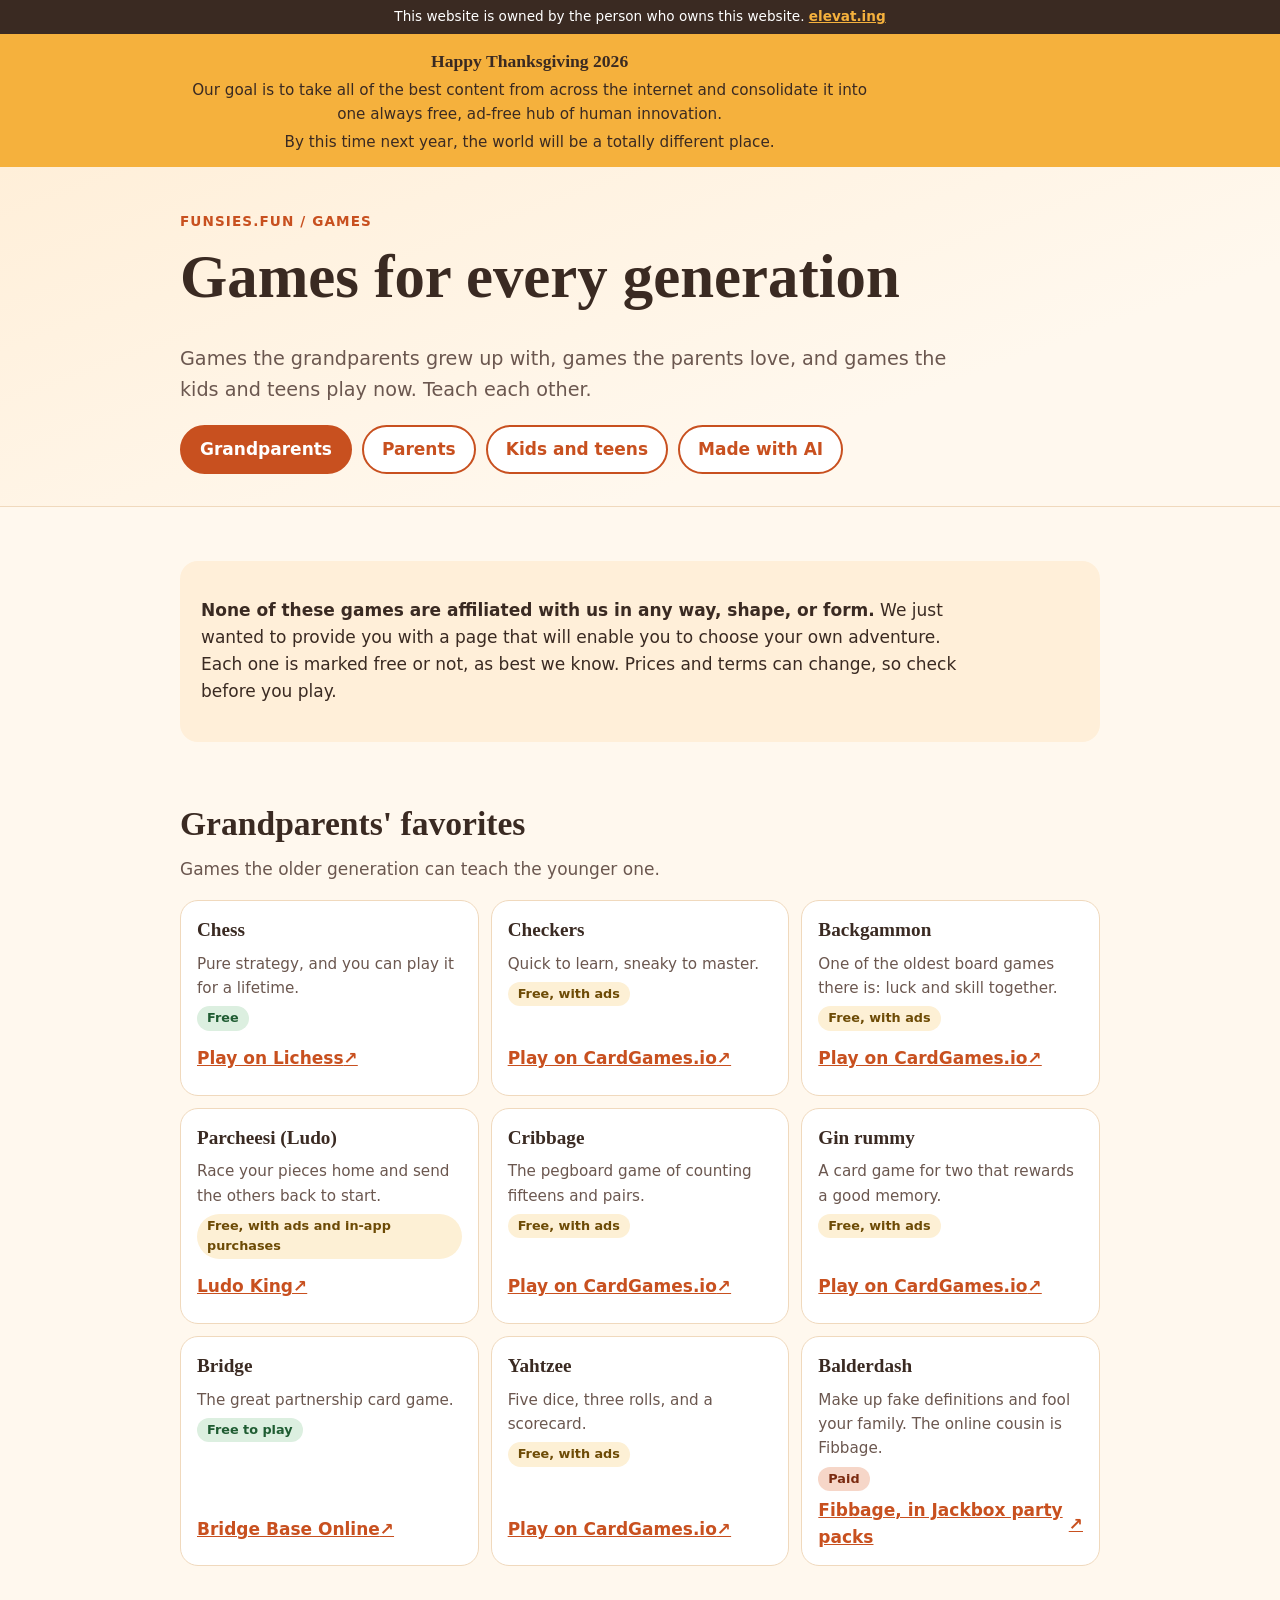
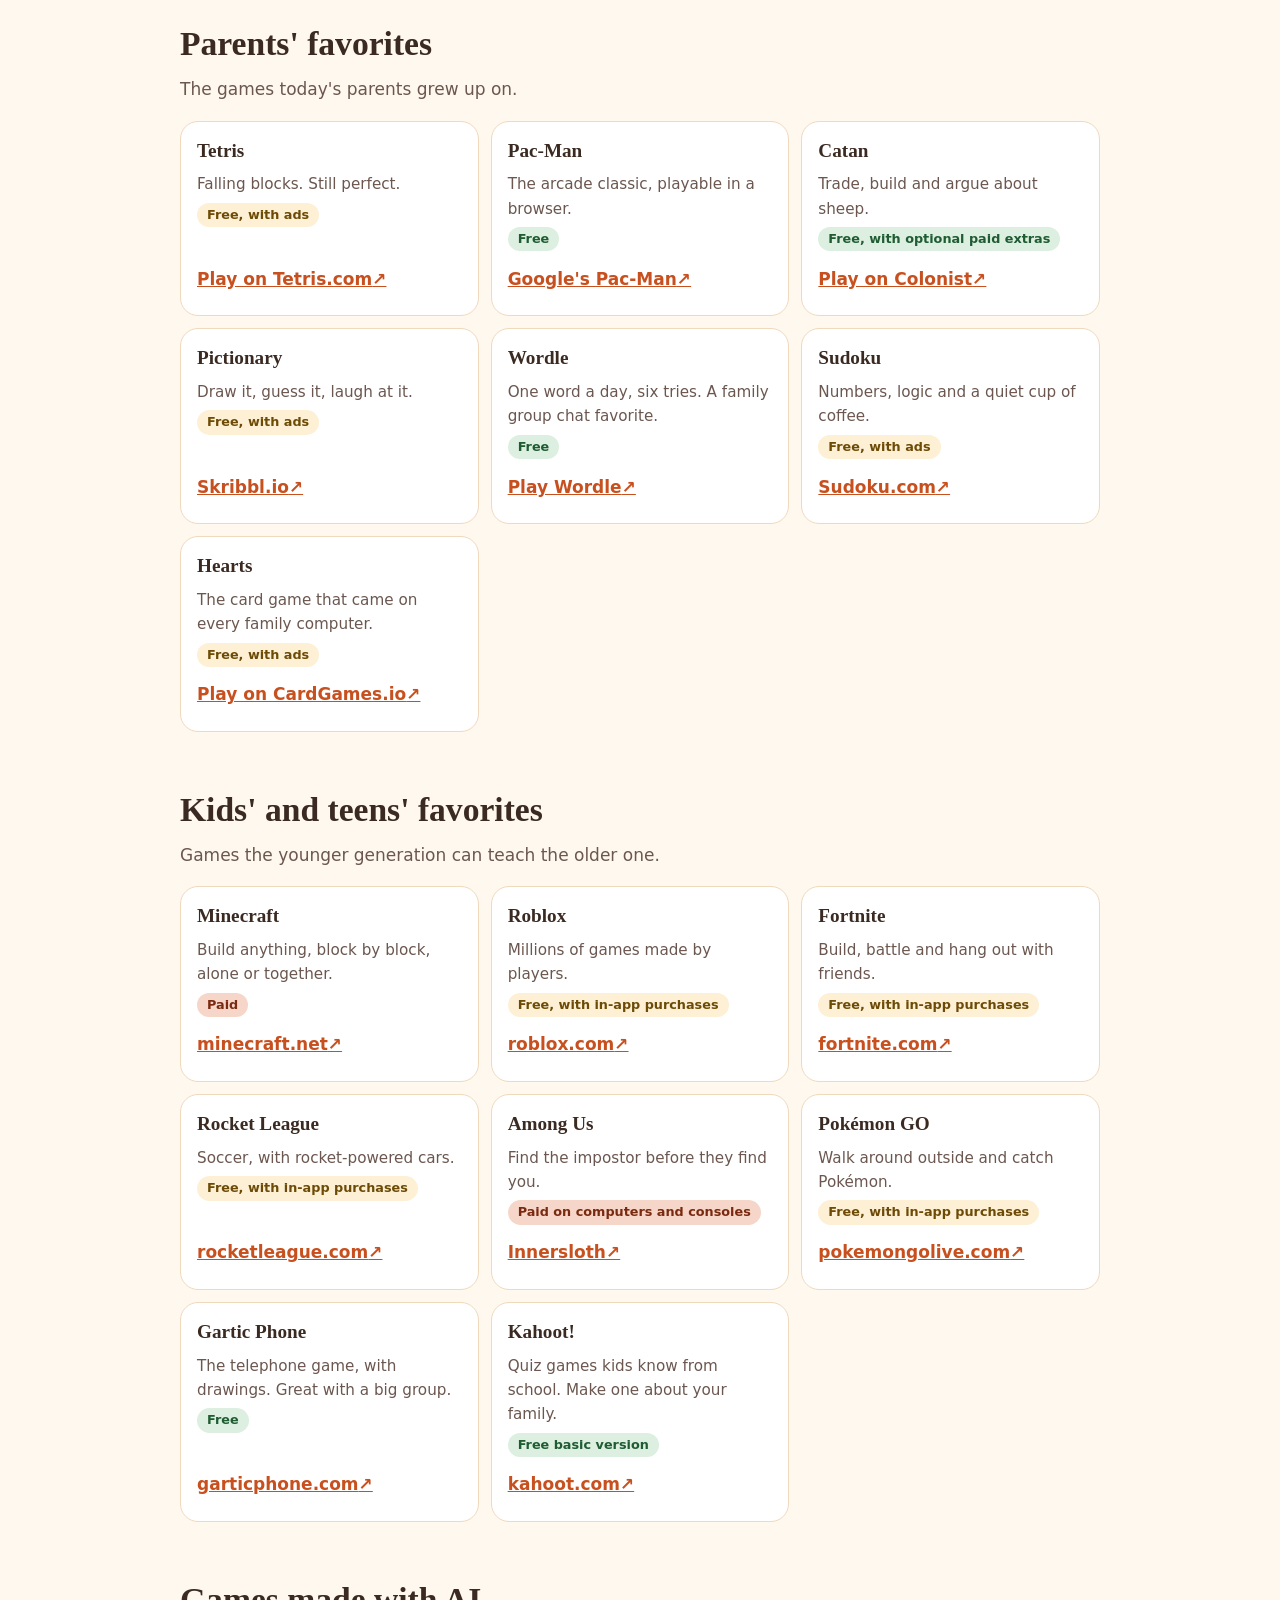
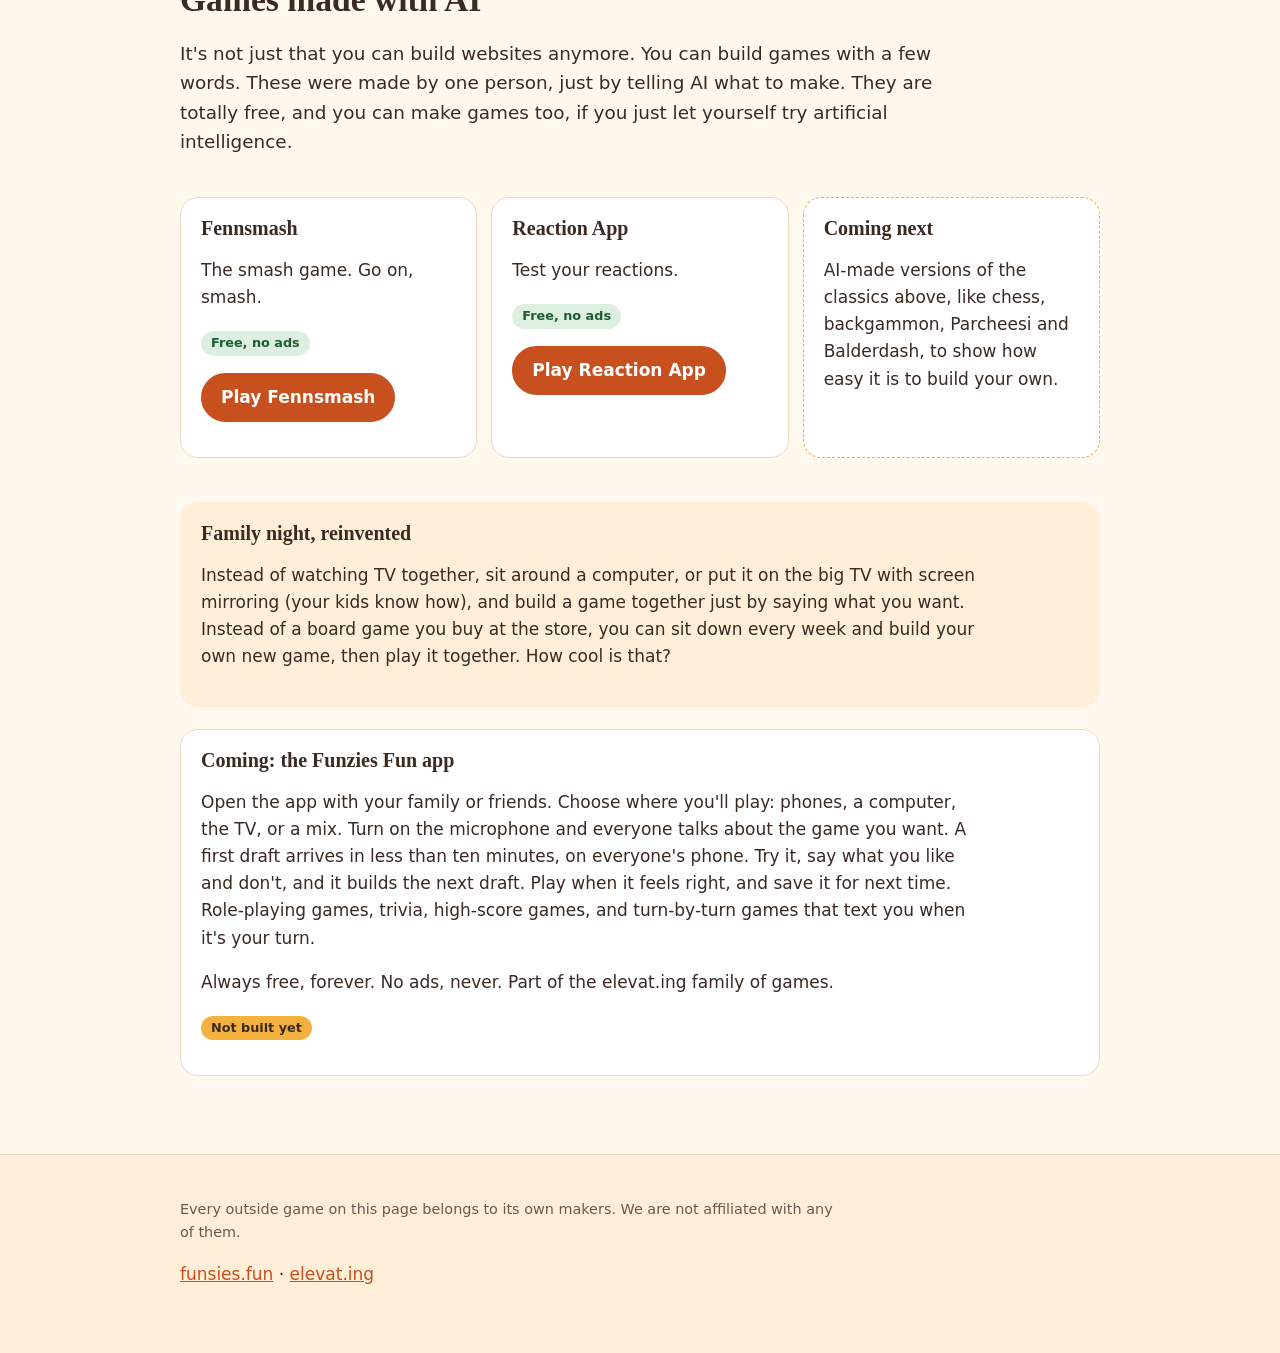
==== games/index.html @ fe85304c "Add games page: favorites by generation, free or not, made with AI, Thanksgiving 2026 Co-Authored-By" ====
<!DOCTYPE html>
<html lang="en">
<head>
<meta charset="utf-8">
<meta name="viewport" content="width=device-width, initial-scale=1">
<title>Family games: choose your own adventure | funsies.fun</title>
<meta name="description" content="Favorite games of grandparents, parents, and kids and teens, with links to play, marked free or not. Then games made with AI, and how your family can make its own.">
<link rel="icon" href="../favicon.svg" type="image/svg+xml">
<link rel="stylesheet" href="games.css">
</head>
<body>
<a class="skip" href="#main">Skip to content</a>
<div class="owner"><div class="wrap">This website is owned by the person who owns this website. <a href="https://elevat.ing">elevat.ing</a></div></div>
<div class="tg"><div class="wrap"><p><b>Happy Thanksgiving 2026</b></p><p>Our goal is to take all of the best content from across the internet and consolidate it into one always free, ad-free hub of human innovation.</p><p>By this time next year, the world will be a totally different place.</p></div></div>

<header class="hero">
  <div class="wrap">
    <p class="eyebrow"><a href="../">funsies.fun</a> / games</p>
    <h1>Games for every generation</h1>
    <p class="lead">Games the grandparents grew up with, games the parents love, and games the kids and teens play now. Teach each other.</p>
    <div class="actions"><a class="btn primary" href="#grand">Grandparents</a><a class="btn" href="#parents">Parents</a><a class="btn" href="#kids">Kids and teens</a><a class="btn" href="#ai">Made with AI</a></div>
  </div>
</header>

<main id="main">
<section class="wrap">
  <div class="card soft">
    <p><b>None of these games are affiliated with us in any way, shape, or form.</b> We just wanted to provide you with a page that will enable you to choose your own adventure. Each one is marked free or not, as best we know. Prices and terms can change, so check before you play.</p>
  </div>
</section>

<section class="wrap gen" id="grand" aria-labelledby="grand-h">
  <h2 id="grand-h">Grandparents' favorites</h2>
  <p class="sub">Games the older generation can teach the younger one.</p>
  <ul class="games">
    <li><b>Chess</b><p>Pure strategy, and you can play it for a lifetime.</p><span class="fee free">Free</span><a href="https://lichess.org" rel="noopener">Play on Lichess</a></li>
    <li><b>Checkers</b><p>Quick to learn, sneaky to master.</p><span class="fee ads">Free, with ads</span><a href="https://cardgames.io/checkers/" rel="noopener">Play on CardGames.io</a></li>
    <li><b>Backgammon</b><p>One of the oldest board games there is: luck and skill together.</p><span class="fee ads">Free, with ads</span><a href="https://cardgames.io/backgammon/" rel="noopener">Play on CardGames.io</a></li>
    <li><b>Parcheesi (Ludo)</b><p>Race your pieces home and send the others back to start.</p><span class="fee ads">Free, with ads and in-app purchases</span><a href="https://ludoking.com" rel="noopener">Ludo King</a></li>
    <li><b>Cribbage</b><p>The pegboard game of counting fifteens and pairs.</p><span class="fee ads">Free, with ads</span><a href="https://cardgames.io/cribbage/" rel="noopener">Play on CardGames.io</a></li>
    <li><b>Gin rummy</b><p>A card game for two that rewards a good memory.</p><span class="fee ads">Free, with ads</span><a href="https://cardgames.io/ginrummy/" rel="noopener">Play on CardGames.io</a></li>
    <li><b>Bridge</b><p>The great partnership card game.</p><span class="fee free">Free to play</span><a href="https://www.bridgebase.com" rel="noopener">Bridge Base Online</a></li>
    <li><b>Yahtzee</b><p>Five dice, three rolls, and a scorecard.</p><span class="fee ads">Free, with ads</span><a href="https://cardgames.io/yahtzee/" rel="noopener">Play on CardGames.io</a></li>
    <li><b>Balderdash</b><p>Make up fake definitions and fool your family. The online cousin is Fibbage.</p><span class="fee paid">Paid</span><a href="https://www.jackboxgames.com" rel="noopener">Fibbage, in Jackbox party packs</a></li>
  </ul>
</section>

<section class="wrap gen" id="parents" aria-labelledby="par-h">
  <h2 id="par-h">Parents' favorites</h2>
  <p class="sub">The games today's parents grew up on.</p>
  <ul class="games">
    <li><b>Tetris</b><p>Falling blocks. Still perfect.</p><span class="fee ads">Free, with ads</span><a href="https://tetris.com/play-tetris" rel="noopener">Play on Tetris.com</a></li>
    <li><b>Pac-Man</b><p>The arcade classic, playable in a browser.</p><span class="fee free">Free</span><a href="https://www.google.com/logos/2010/pacman10-i.html" rel="noopener">Google's Pac-Man</a></li>
    <li><b>Catan</b><p>Trade, build and argue about sheep.</p><span class="fee free">Free, with optional paid extras</span><a href="https://colonist.io" rel="noopener">Play on Colonist</a></li>
    <li><b>Pictionary</b><p>Draw it, guess it, laugh at it.</p><span class="fee ads">Free, with ads</span><a href="https://skribbl.io" rel="noopener">Skribbl.io</a></li>
    <li><b>Wordle</b><p>One word a day, six tries. A family group chat favorite.</p><span class="fee free">Free</span><a href="https://www.nytimes.com/games/wordle/index.html" rel="noopener">Play Wordle</a></li>
    <li><b>Sudoku</b><p>Numbers, logic and a quiet cup of coffee.</p><span class="fee ads">Free, with ads</span><a href="https://sudoku.com" rel="noopener">Sudoku.com</a></li>
    <li><b>Hearts</b><p>The card game that came on every family computer.</p><span class="fee ads">Free, with ads</span><a href="https://cardgames.io/hearts/" rel="noopener">Play on CardGames.io</a></li>
  </ul>
</section>

<section class="wrap gen" id="kids" aria-labelledby="kids-h">
  <h2 id="kids-h">Kids' and teens' favorites</h2>
  <p class="sub">Games the younger generation can teach the older one.</p>
  <ul class="games">
    <li><b>Minecraft</b><p>Build anything, block by block, alone or together.</p><span class="fee paid">Paid</span><a href="https://www.minecraft.net" rel="noopener">minecraft.net</a></li>
    <li><b>Roblox</b><p>Millions of games made by players.</p><span class="fee ads">Free, with in-app purchases</span><a href="https://www.roblox.com" rel="noopener">roblox.com</a></li>
    <li><b>Fortnite</b><p>Build, battle and hang out with friends.</p><span class="fee ads">Free, with in-app purchases</span><a href="https://www.fortnite.com" rel="noopener">fortnite.com</a></li>
    <li><b>Rocket League</b><p>Soccer, with rocket-powered cars.</p><span class="fee ads">Free, with in-app purchases</span><a href="https://www.rocketleague.com" rel="noopener">rocketleague.com</a></li>
    <li><b>Among Us</b><p>Find the impostor before they find you.</p><span class="fee paid">Paid on computers and consoles</span><a href="https://www.innersloth.com/games/among-us/" rel="noopener">Innersloth</a></li>
    <li><b>Pok&eacute;mon GO</b><p>Walk around outside and catch Pok&eacute;mon.</p><span class="fee ads">Free, with in-app purchases</span><a href="https://pokemongolive.com" rel="noopener">pokemongolive.com</a></li>
    <li><b>Gartic Phone</b><p>The telephone game, with drawings. Great with a big group.</p><span class="fee free">Free</span><a href="https://garticphone.com" rel="noopener">garticphone.com</a></li>
    <li><b>Kahoot!</b><p>Quiz games kids know from school. Make one about your family.</p><span class="fee free">Free basic version</span><a href="https://kahoot.com" rel="noopener">kahoot.com</a></li>
  </ul>
</section>

<section class="wrap" id="ai" aria-labelledby="ai-h">
  <h2 id="ai-h">Games made with AI</h2>
  <p class="big-p">It's not just that you can build websites anymore. You can build games with a few words. These were made by one person, just by telling AI what to make. They are totally free, and you can make games too, if you just let yourself try artificial intelligence.</p>
  <div class="grid">
    <div class="card"><h3>Fennsmash</h3><p>The smash game. Go on, smash.</p><span class="fee free">Free, no ads</span><p><a class="btn primary" href="https://claudebomb.com/smash/">Play Fennsmash</a></p></div>
    <div class="card"><h3>Reaction App</h3><p>Test your reactions.</p><span class="fee free">Free, no ads</span><p><a class="btn primary" href="https://reactionapp.life/app/">Play Reaction App</a></p></div>
    <div class="card dashed"><h3>Coming next</h3><p>AI-made versions of the classics above, like chess, backgammon, Parcheesi and Balderdash, to show how easy it is to build your own.</p></div>
  </div>

  <div class="card soft night">
    <h3>Family night, reinvented</h3>
    <p>Instead of watching TV together, sit around a computer, or put it on the big TV with screen mirroring (your kids know how), and build a game together just by saying what you want. Instead of a board game you buy at the store, you can sit down every week and build your own new game, then play it together. How cool is that?</p>
  </div>

  <div class="card">
    <h3>Coming: the Funzies Fun app</h3>
    <p>Open the app with your family or friends. Choose where you'll play: phones, a computer, the TV, or a mix. Turn on the microphone and everyone talks about the game you want. A first draft arrives in less than ten minutes, on everyone's phone. Try it, say what you like and don't, and it builds the next draft. Play when it feels right, and save it for next time. Role-playing games, trivia, high-score games, and turn-by-turn games that text you when it's your turn.</p>
    <p>Always free, forever. No ads, never. Part of the elevat.ing family of games.</p>
    <p><span class="tag">Not built yet</span></p>
  </div>
</section>
</main>

<footer>
  <div class="wrap">
    <p class="small">Every outside game on this page belongs to its own makers. We are not affiliated with any of them.</p>
    <p><a href="../">funsies.fun</a> &middot; <a href="https://elevat.ing">elevat.ing</a></p>
  </div>
</footer>
</body>
</html>
---- games/games.css ----
:root{--bg:#fff8ee;--bg2:#ffefd9;--card:#ffffff;--ink:#3a2a22;--mute:#6b574f;--accent:#c8501f;--accent2:#f5b13d;--accent-ink:#ffffff;--line:#f0d9bd;--ok:#2f7a45;--radius:18px;--font:"Trebuchet MS","Segoe UI",system-ui,-apple-system,sans-serif;--head:Georgia,"Times New Roman",serif}
*{box-sizing:border-box}
html{scroll-behavior:smooth}
body{margin:0;background:var(--bg);color:var(--ink);font:17px/1.6 var(--font);overflow-x:hidden}
.wrap{max-width:960px;margin:0 auto;padding:0 20px}
.skip{position:absolute;left:-999px;top:0;background:var(--ink);color:#fff;padding:8px 12px;z-index:100}
.skip:focus{left:8px;top:8px}
h1,h2,h3,h4{font-family:var(--head);line-height:1.2;margin:0 0 .5em}
h1{font-size:clamp(2rem,6vw,3.2rem)}
h2{font-size:clamp(1.5rem,4vw,2.1rem)}
h3{font-size:1.25rem;margin-top:1.4em}
a{color:var(--accent)}
:focus-visible{outline:3px solid var(--ink);outline-offset:2px}
.owner{background:var(--ink);color:#fff;font-size:.85rem;padding:6px 0;text-align:center}
.owner a{color:var(--accent2);font-weight:700}
.tg{background:var(--accent2);color:var(--ink);text-align:center;padding:10px 0;font-size:.95rem}
.tg b{font-family:var(--head);font-size:1.1rem}
.tg p{margin:.2em 0}
.hero{background:linear-gradient(160deg,var(--bg2),var(--bg) 70%);padding:44px 0 32px;border-bottom:1px solid var(--line)}
.eyebrow{color:var(--accent);font-weight:700;letter-spacing:.08em;text-transform:uppercase;font-size:.85rem;margin:0 0 8px}
.lead{font-size:1.2rem;color:var(--mute);max-width:40em}
.big-p{font-size:1.15rem;max-width:42em}
main section.wrap{padding-top:32px;padding-bottom:8px}
p,li{max-width:46em}
.card{background:var(--card);border:1px solid var(--line);border-radius:var(--radius);padding:18px 20px;margin:22px 0}
.card.soft{background:var(--bg2);border-color:transparent}
.card h3:first-child{margin-top:0}
.grid{display:grid;grid-template-columns:repeat(auto-fit,minmax(240px,1fr));gap:14px}
.btn{font:inherit;font-weight:700;border:2px solid var(--accent);background:var(--card);color:var(--accent);border-radius:999px;padding:9px 18px;cursor:pointer;text-decoration:none;min-height:44px;display:inline-flex;align-items:center;justify-content:center;gap:6px}
.btn.primary{background:var(--accent);color:var(--accent-ink)}
.btn:hover{filter:brightness(.95)}
.btn[disabled]{opacity:.5;cursor:not-allowed}
.actions{display:flex;flex-wrap:wrap;gap:10px;margin-top:14px}
.small{color:var(--mute);font-size:.9rem}
.tag{display:inline-block;background:var(--accent2);color:var(--ink);font-weight:700;border-radius:999px;padding:2px 10px;font-size:.8rem}
blockquote{margin:20px 0;padding:12px 18px;border-left:4px solid var(--accent2);background:var(--card);border-radius:0 var(--radius) var(--radius) 0;font-family:var(--head);font-size:1.15rem}
footer{margin-top:48px;padding:28px 0 48px;background:var(--bg2);border-top:1px solid var(--line)}
@media (max-width:480px){body{font-size:16px}.card{padding:14px}.wrap{padding:0 16px}}
@media (prefers-reduced-motion:reduce){*{animation:none!important;transition:none!important;scroll-behavior:auto!important}}
/* games */
.hero h1{font-size:clamp(2.2rem,8vw,3.8rem)}
.eyebrow a{color:inherit;text-decoration:none}
.sub{color:var(--mute);margin-top:-.3em}
.gen{padding-bottom:12px!important}
.games{list-style:none;padding:0;margin:14px 0;display:grid;grid-template-columns:repeat(auto-fit,minmax(250px,1fr));gap:12px}
.games li{background:var(--card);border:1px solid var(--line);border-radius:var(--radius);padding:14px 16px;display:flex;flex-direction:column;gap:6px;max-width:none}
.games li b{font-family:var(--head);font-size:1.2rem}
.games li p{margin:0;color:var(--mute);font-size:.95rem}
.games li a{margin-top:auto;font-weight:700;display:inline-flex;align-items:center;min-height:44px;overflow-wrap:anywhere}
.games li a::after{content:" \2197";}
.fee{align-self:flex-start;font-size:.8rem;font-weight:700;border-radius:999px;padding:2px 10px}
.fee.free{background:#dcefe0;color:#1f5c32}
.fee.ads{background:#fdf0d5;color:#6d4b06}
.fee.paid{background:#f6d6c8;color:#7a2a10}
.card.dashed{border-style:dashed;border-color:var(--accent2)}
.card .fee{display:inline-block}
.night{margin-top:22px}
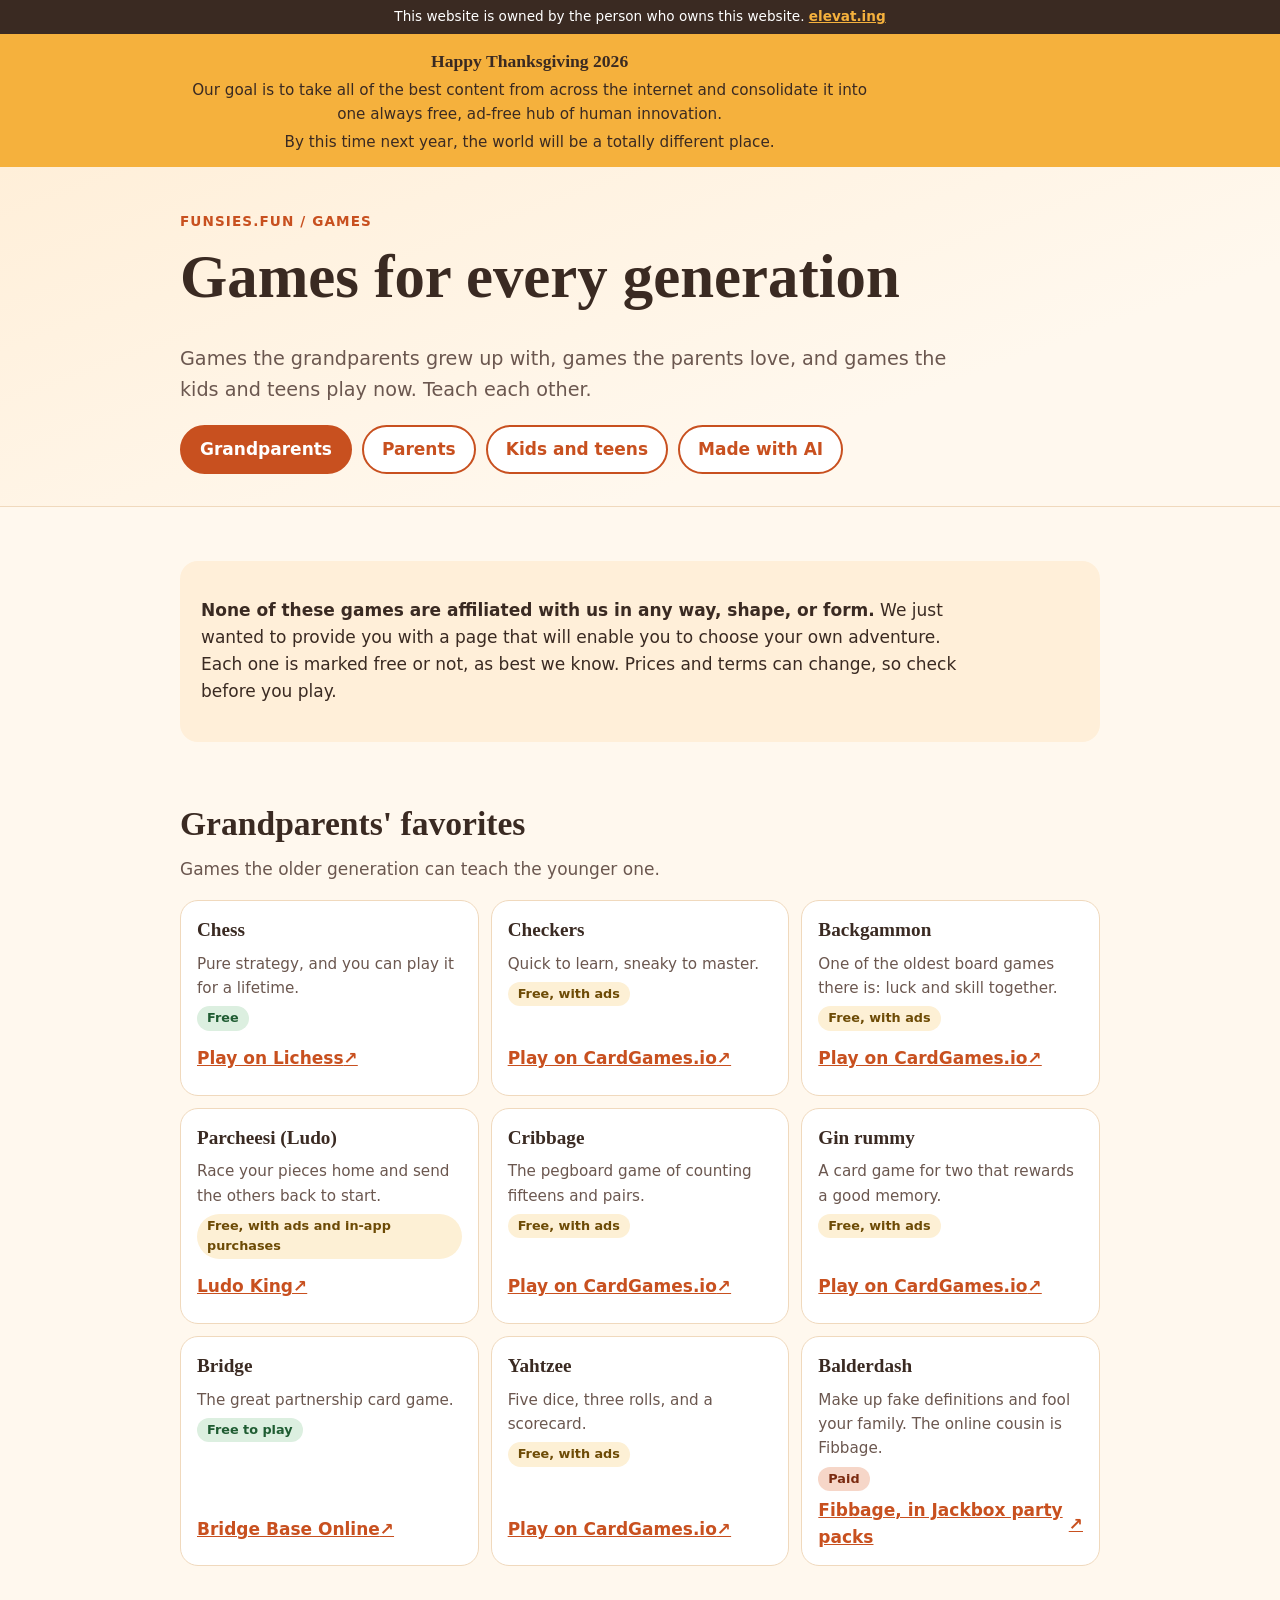
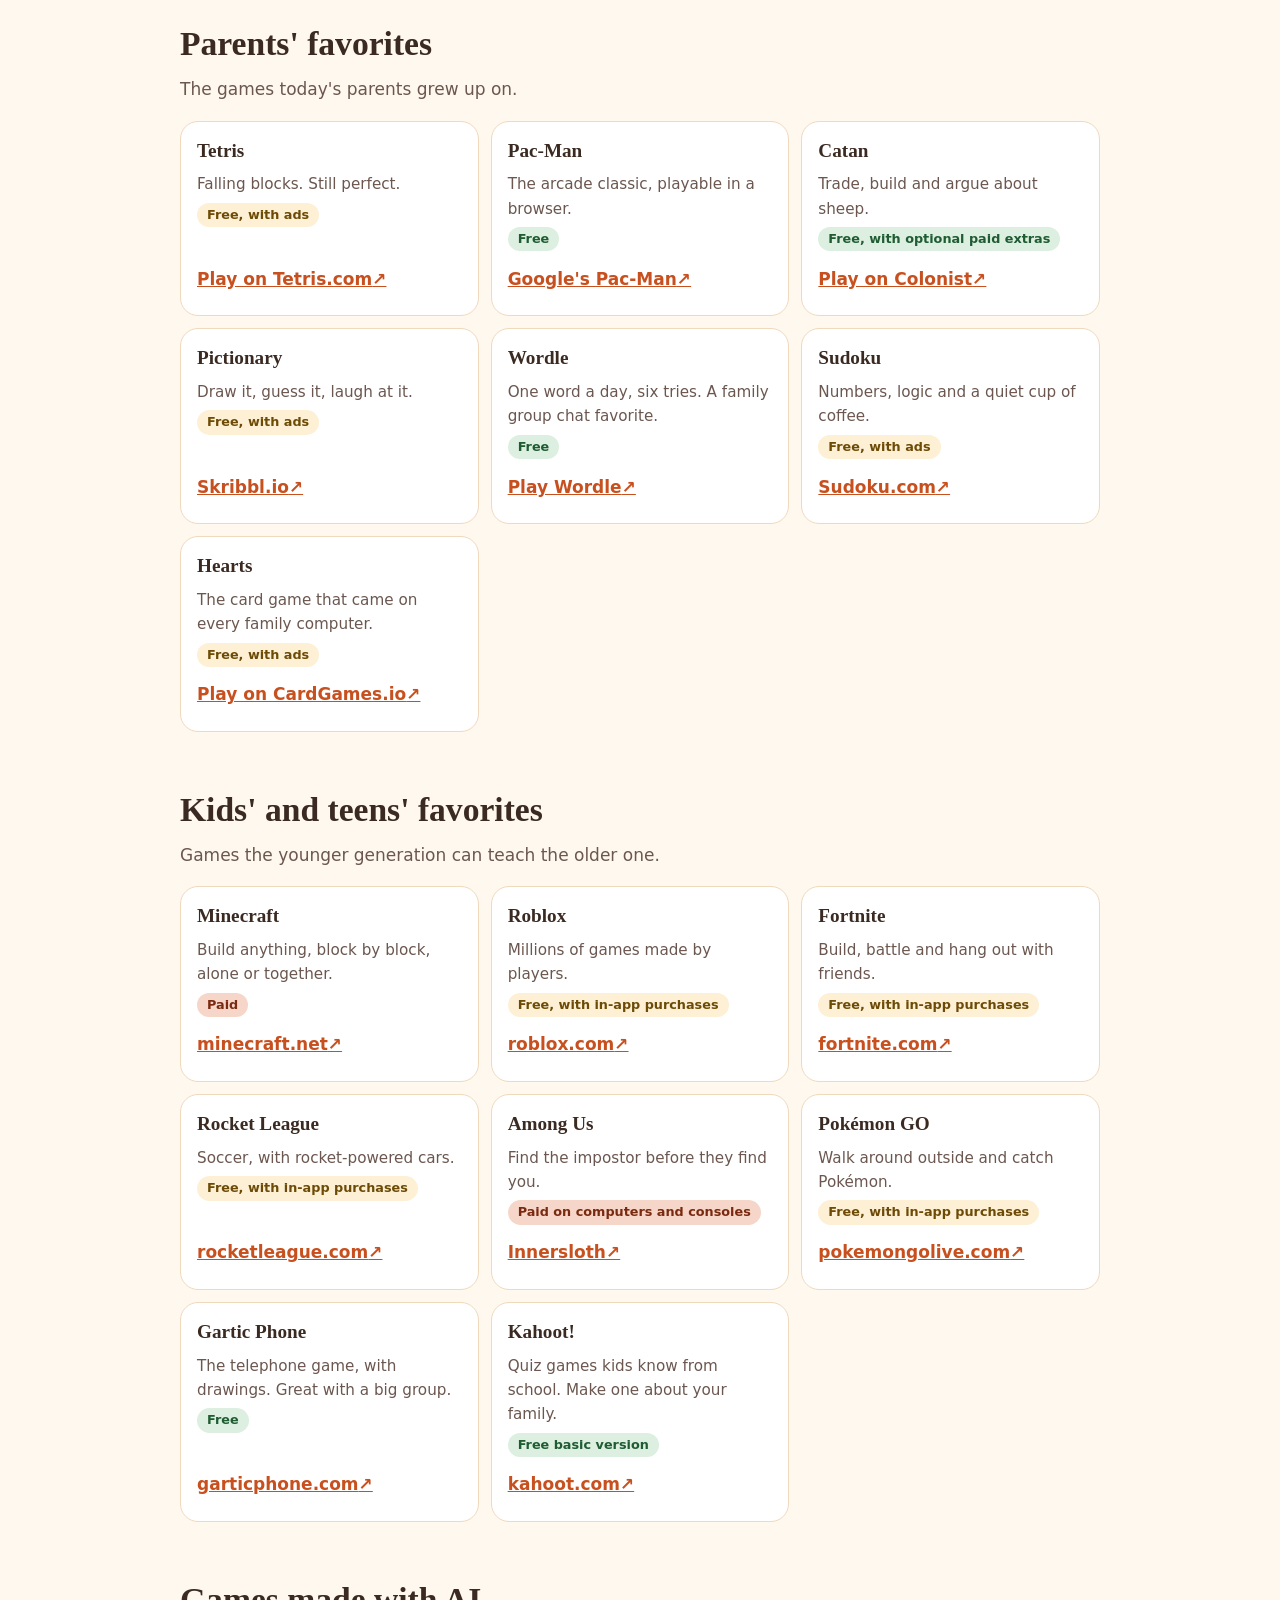
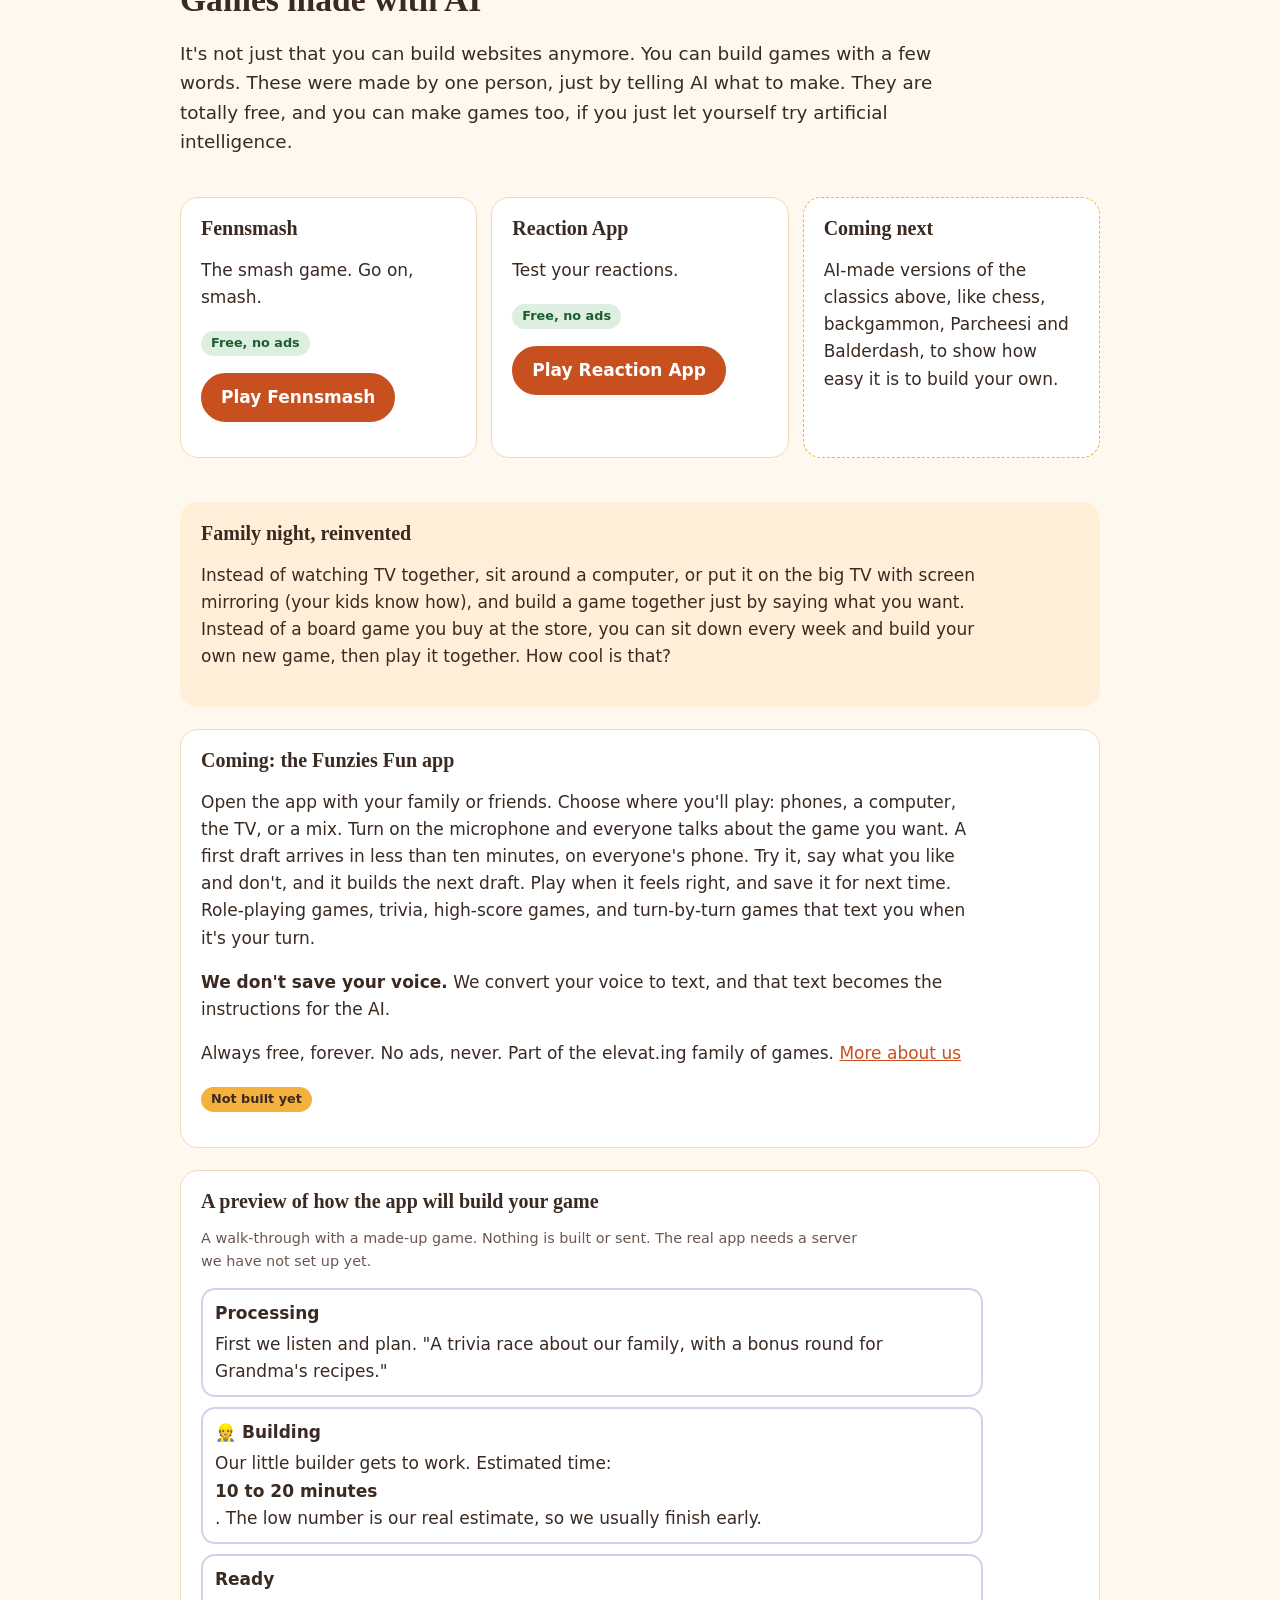
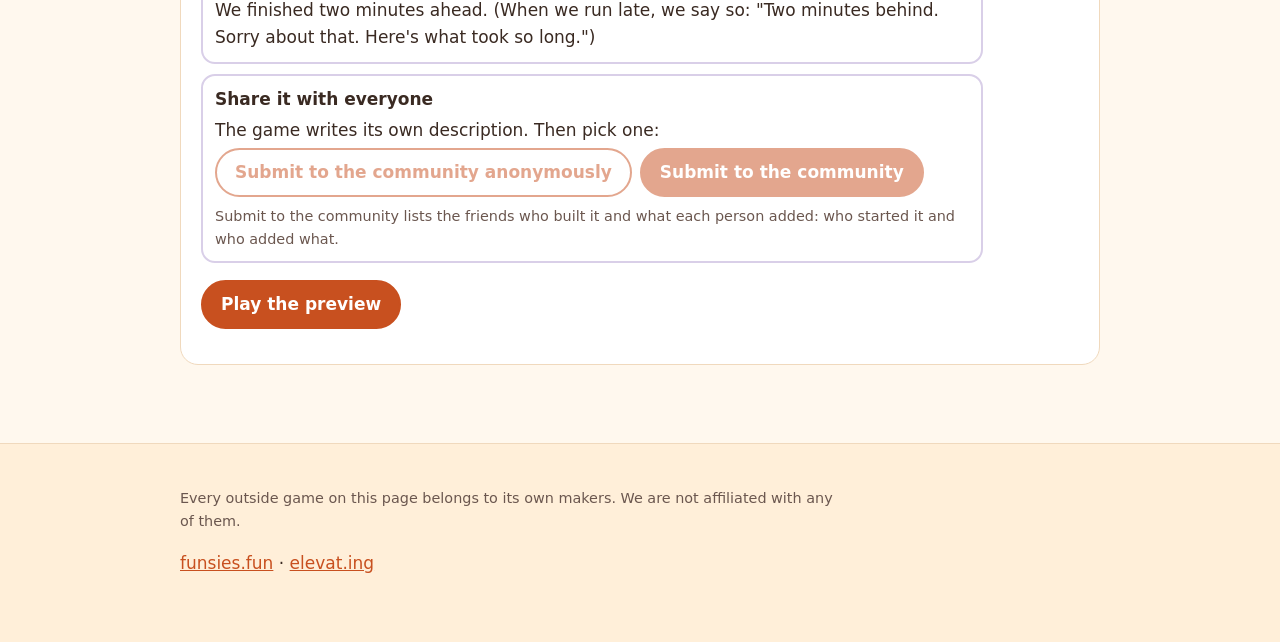
==== commit c4150ab7: "M-0566, M-0130, M-0567, M-0506, M-0507, M-1211, M-1213, M-0509, M-0510: elevat.ing name in title, de" ====
--- a/games/index.html
+++ b/games/index.html
@@ -91,8 +91,23 @@
   <div class="card">
     <h3>Coming: the Funzies Fun app</h3>
     <p>Open the app with your family or friends. Choose where you'll play: phones, a computer, the TV, or a mix. Turn on the microphone and everyone talks about the game you want. A first draft arrives in less than ten minutes, on everyone's phone. Try it, say what you like and don't, and it builds the next draft. Play when it feels right, and save it for next time. Role-playing games, trivia, high-score games, and turn-by-turn games that text you when it's your turn.</p>
-    <p>Always free, forever. No ads, never. Part of the elevat.ing family of games.</p>
+    <p><b>We don't save your voice.</b> We convert your voice to text, and that text becomes the instructions for the AI.</p>
+    <p>Always free, forever. No ads, never. Part of the elevat.ing family of games. <a href="https://elevat.ing/">More about us</a></p>
     <p><span class="tag">Not built yet</span></p>
+  </div>
+
+  <div class="card" id="app-preview" aria-labelledby="ap-h">
+    <h3 id="ap-h">A preview of how the app will build your game</h3>
+    <p class="small">A walk-through with a made-up game. Nothing is built or sent. The real app needs a server we have not set up yet.</p>
+    <ol class="ap-steps">
+      <li class="ap-s" data-s="1"><b>Processing</b><span>First we listen and plan. "A trivia race about our family, with a bonus round for Grandma's recipes."</span></li>
+      <li class="ap-s" data-s="2"><b><span aria-hidden="true">&#128119;</span> Building</b><span>Our little builder gets to work. Estimated time: <b>10 to 20 minutes</b>. The low number is our real estimate, so we usually finish early.</span></li>
+      <li class="ap-s" data-s="3"><b>Ready</b><span>We finished two minutes ahead. (When we run late, we say so: "Two minutes behind. Sorry about that. Here's what took so long.")</span></li>
+      <li class="ap-s" data-s="4"><b>Share it with everyone</b><span>The game writes its own description. Then pick one:</span>
+        <span class="ap-two"><button type="button" class="btn" disabled>Submit to the community anonymously</button><button type="button" class="btn primary" disabled>Submit to the community</button></span>
+        <span class="small">Submit to the community lists the friends who built it and what each person added: who started it and who added what.</span></li>
+    </ol>
+    <p><button type="button" class="btn primary" id="ap-play">Play the preview</button> <span id="ap-st" class="small" role="status" aria-live="polite"></span></p>
   </div>
 </section>
 </main>
@@ -103,5 +118,19 @@
     <p><a href="../">funsies.fun</a> &middot; <a href="https://elevat.ing">elevat.ing</a></p>
   </div>
 </footer>
+<script>
+(function () {
+  var b = document.getElementById("ap-play"), st = document.getElementById("ap-st"), steps = document.querySelectorAll("#app-preview .ap-s"), t = [];
+  if (!b) return;
+  var reduce = window.matchMedia && matchMedia("(prefers-reduced-motion: reduce)").matches;
+  function show(n) { for (var i = 0; i < steps.length; i++) steps[i].classList.toggle("on", i < n); }
+  b.addEventListener("click", function () {
+    t.forEach(clearTimeout); t = []; show(0);
+    var lines = ["Processing...", "Building... about 10 to 20 minutes (sped up for this preview)", "Ready: we finished two minutes ahead.", "Pick how to share it."];
+    lines.forEach(function (l, i) { t.push(setTimeout(function () { show(i + 1); st.textContent = l; }, reduce ? 0 : i * 1600)); });
+  });
+  show(4);
+})();
+</script>
 </body>
 </html>
--- a/games/games.css
+++ b/games/games.css
@@ -35,6 +35,7 @@
 .tag{display:inline-block;background:var(--accent2);color:var(--ink);font-weight:700;border-radius:999px;padding:2px 10px;font-size:.8rem}
 blockquote{margin:20px 0;padding:12px 18px;border-left:4px solid var(--accent2);background:var(--card);border-radius:0 var(--radius) var(--radius) 0;font-family:var(--head);font-size:1.15rem}
 footer{margin-top:48px;padding:28px 0 48px;background:var(--bg2);border-top:1px solid var(--line)}
+.ap-steps{list-style:none;margin:12px 0;padding:0;display:grid;gap:10px}.ap-s{border:2px dashed #d9cfe8;border-radius:14px;padding:10px 12px;opacity:.45;transition:opacity .4s}.ap-s.on{opacity:1;border-style:solid}.ap-s b{display:block}.ap-s>span{display:block;margin-top:4px}.ap-two{display:flex!important;flex-wrap:wrap;gap:8px;margin:8px 0}.ap-two .btn{min-height:44px;max-width:100%;white-space:normal;text-align:center}
 @media (max-width:480px){body{font-size:16px}.card{padding:14px}.wrap{padding:0 16px}}
 @media (prefers-reduced-motion:reduce){*{animation:none!important;transition:none!important;scroll-behavior:auto!important}}
 /* games */
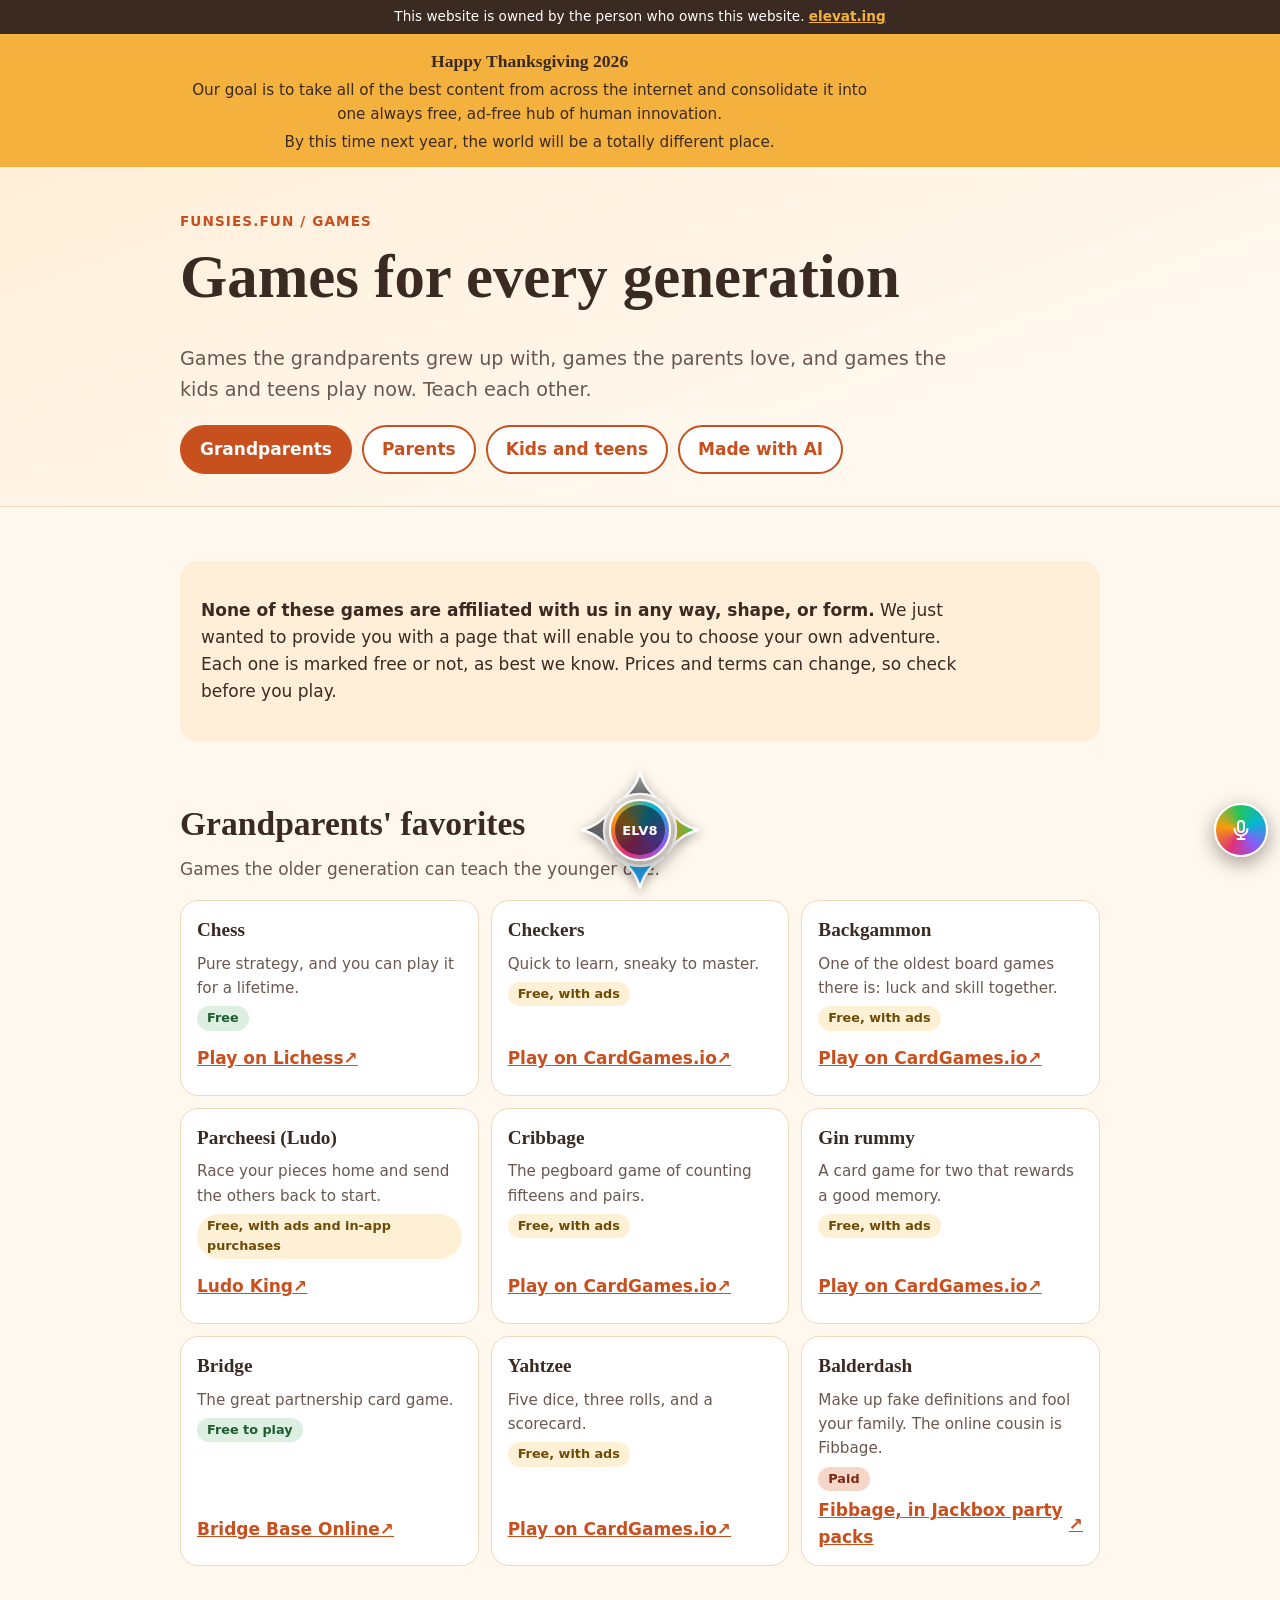
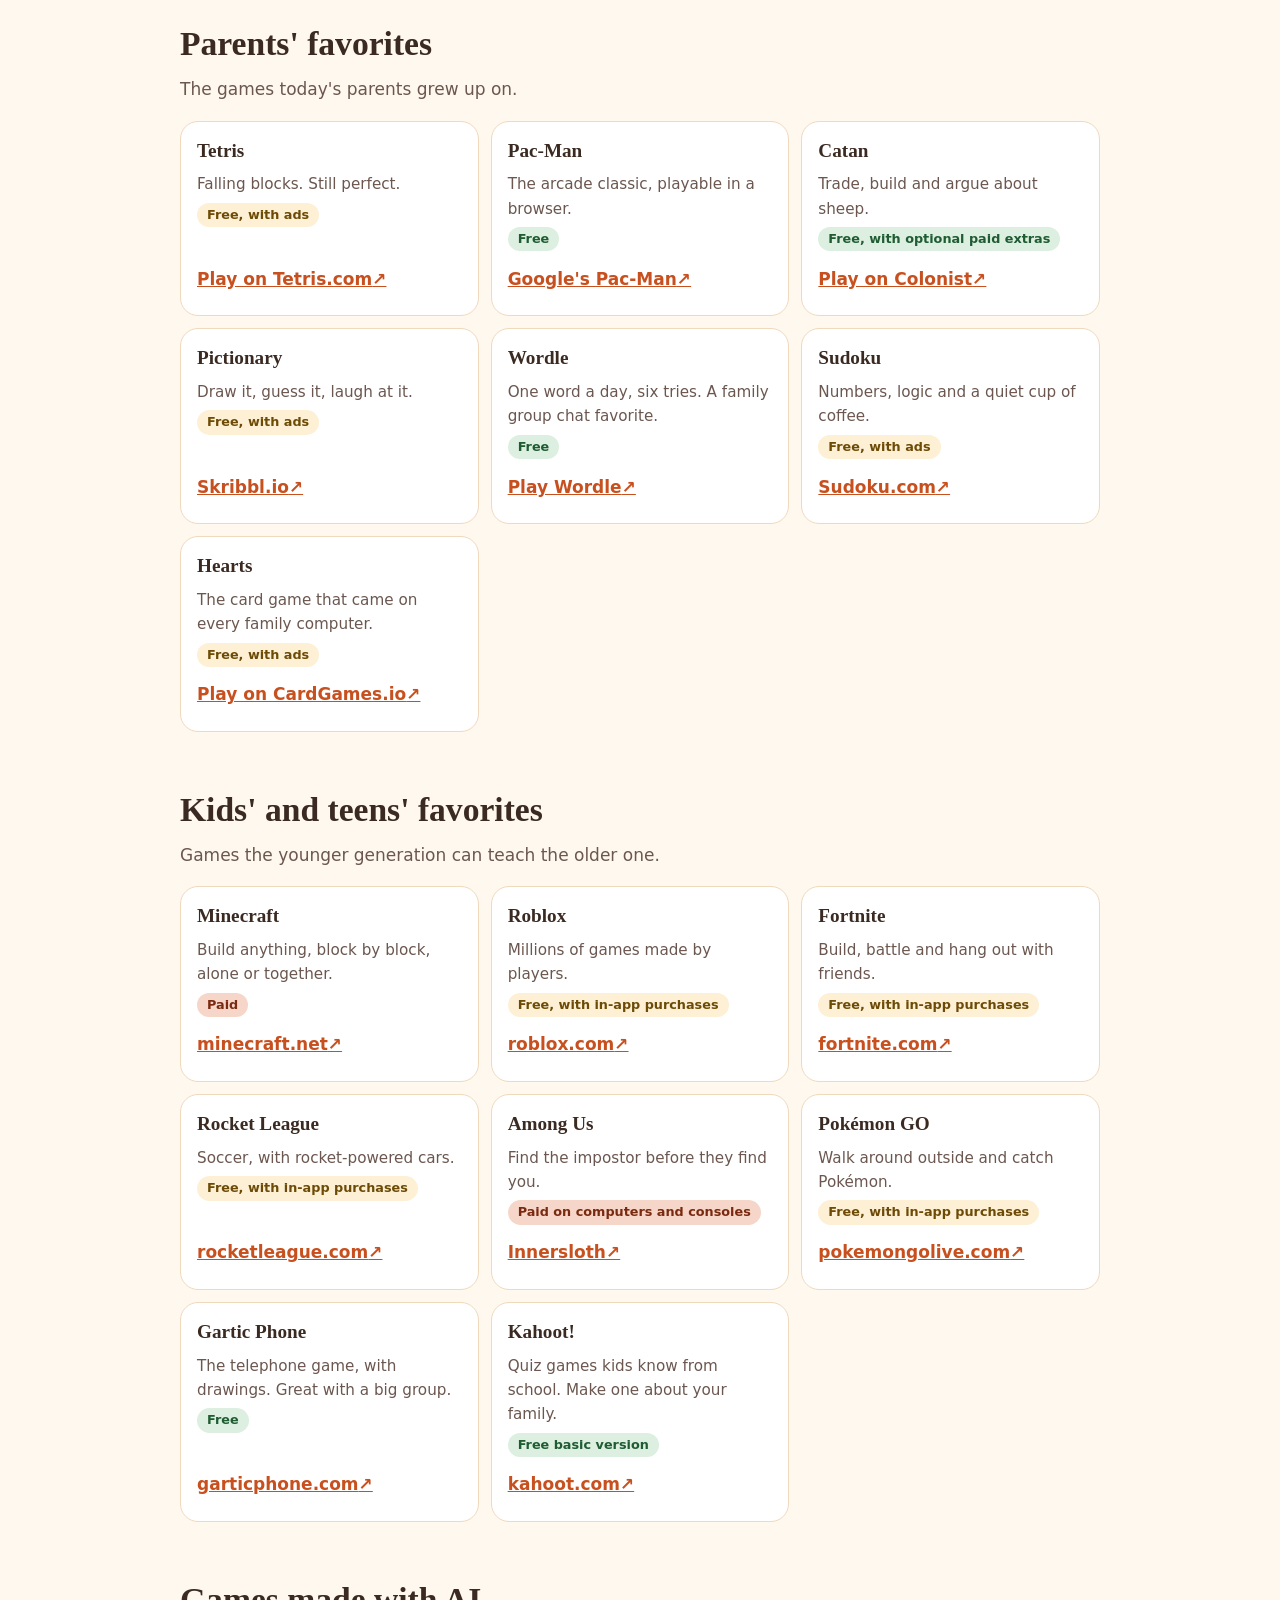
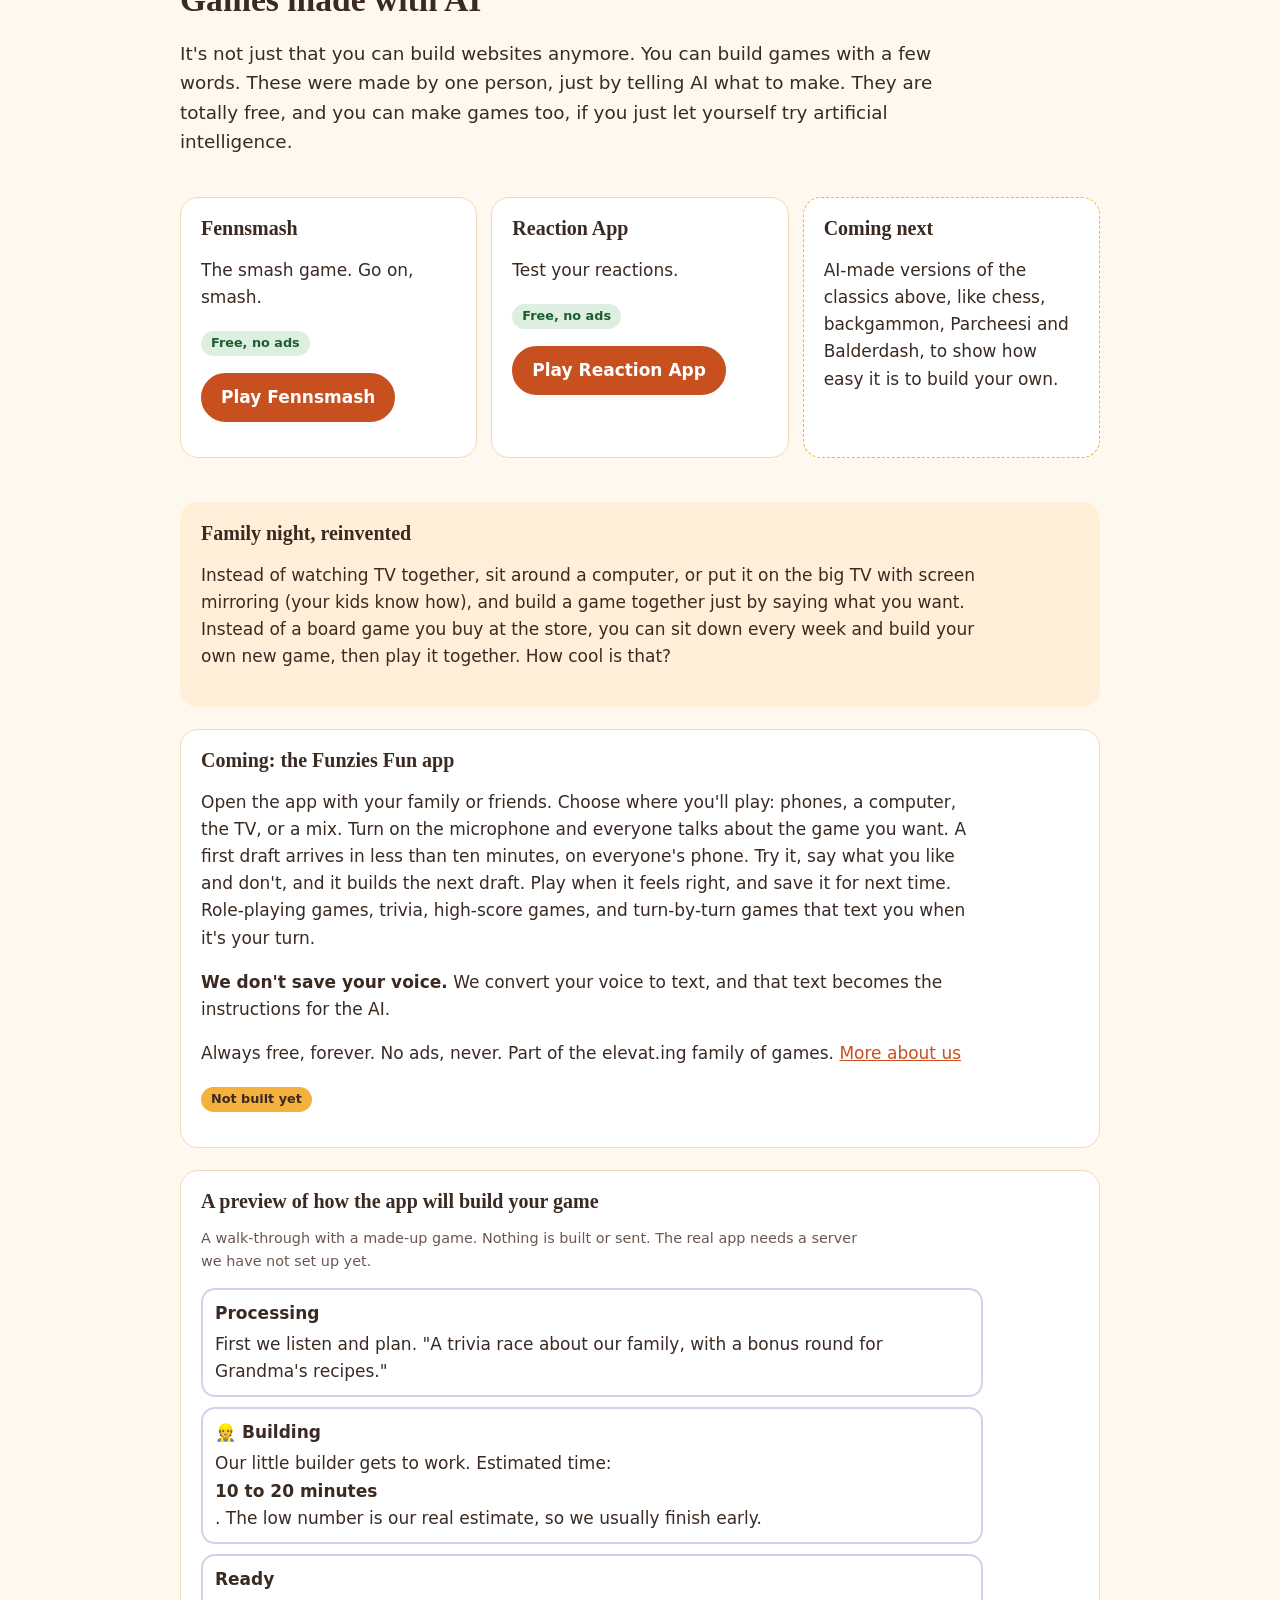
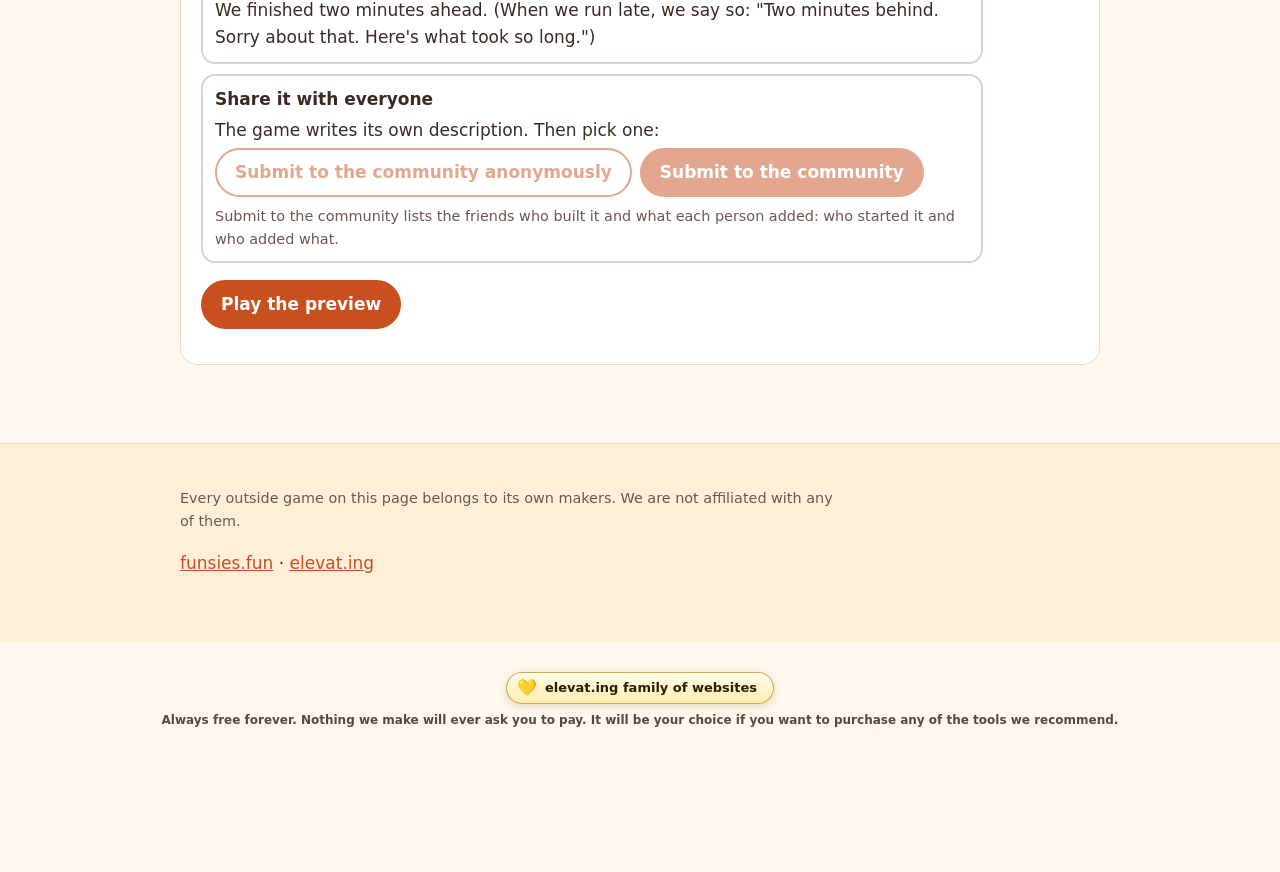
==== commit 11057080: "funsies.fun: /games/ gets the dock (and with it the yellow-heart ribbon), same tags as the home page" ====
--- a/games/index.html
+++ b/games/index.html
@@ -132,5 +132,7 @@
   show(4);
 })();
 </script>
+<script src="../js/hmr-dock.js?v=6.9.1" data-site="funsies.fun" defer></script>
+<script src="https://hmrfamily.life/x/hmr-aud.js?v=1" defer></script>
 </body>
 </html>
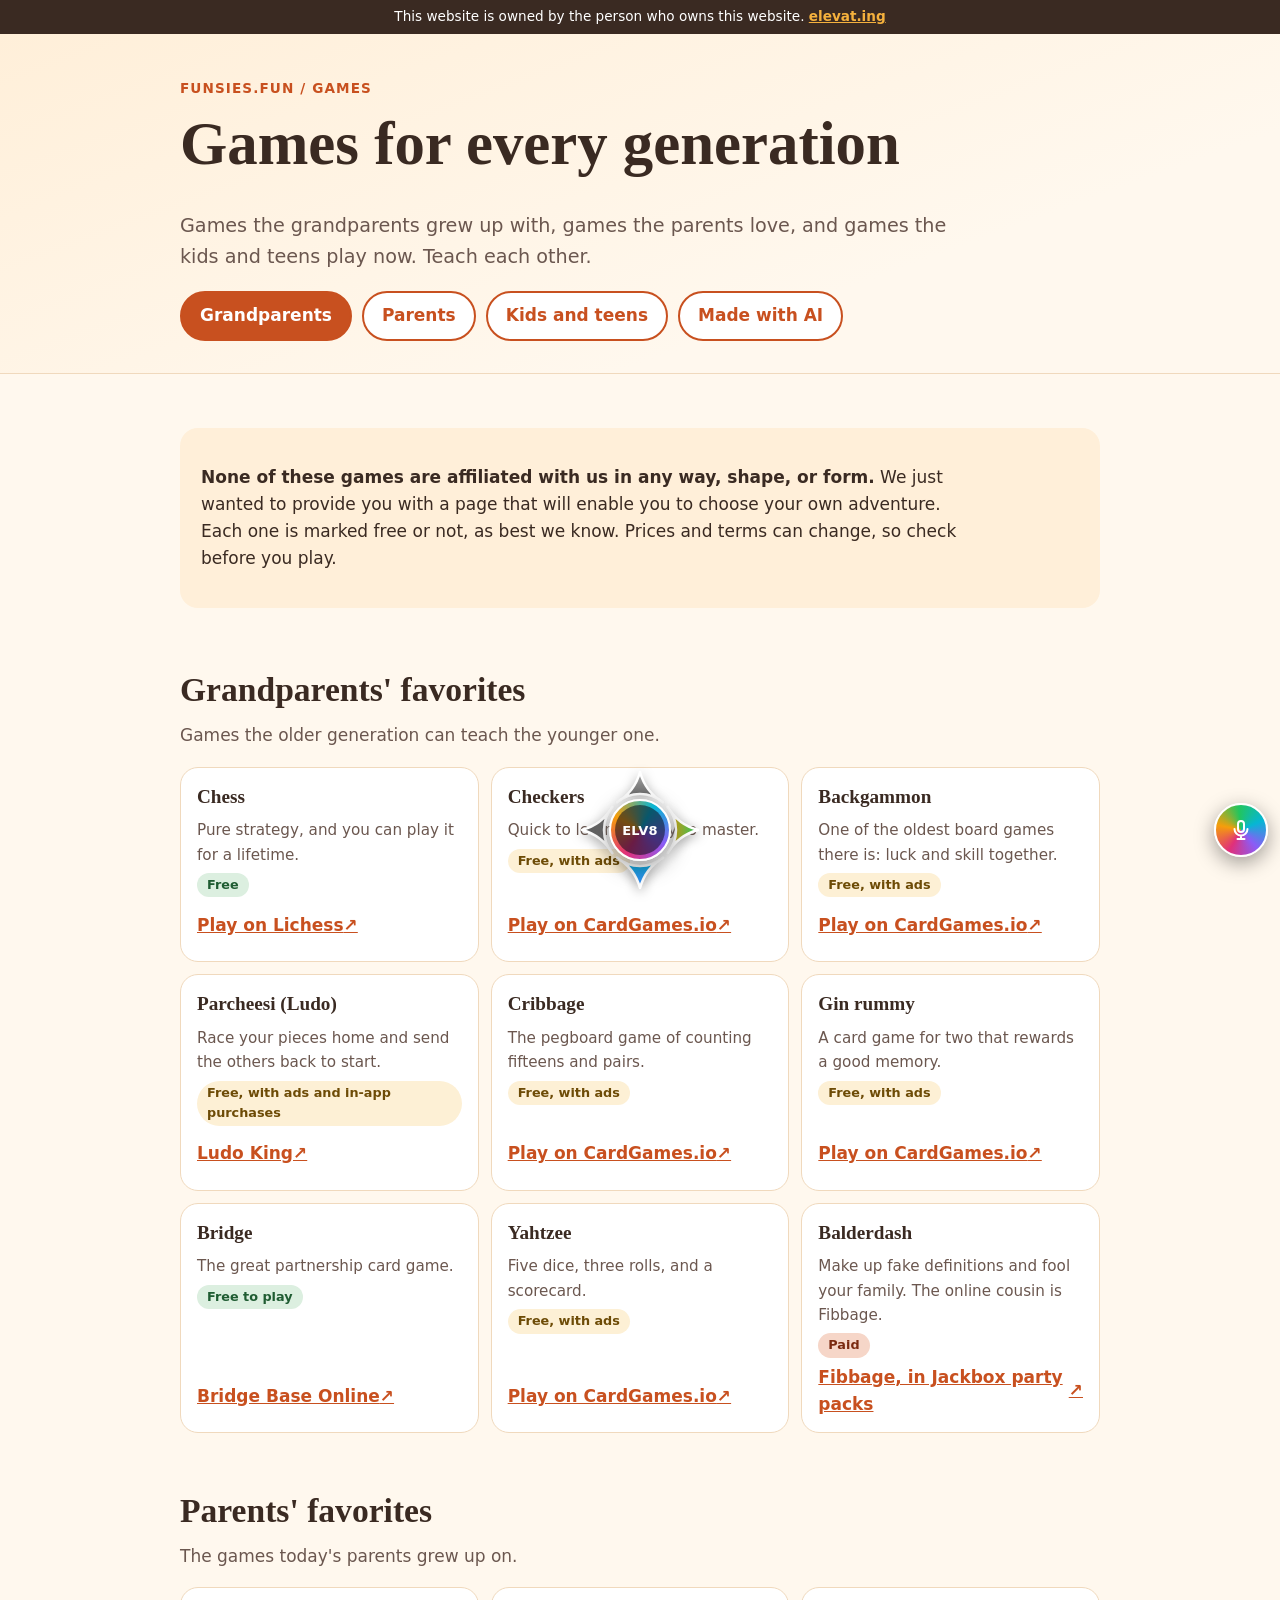
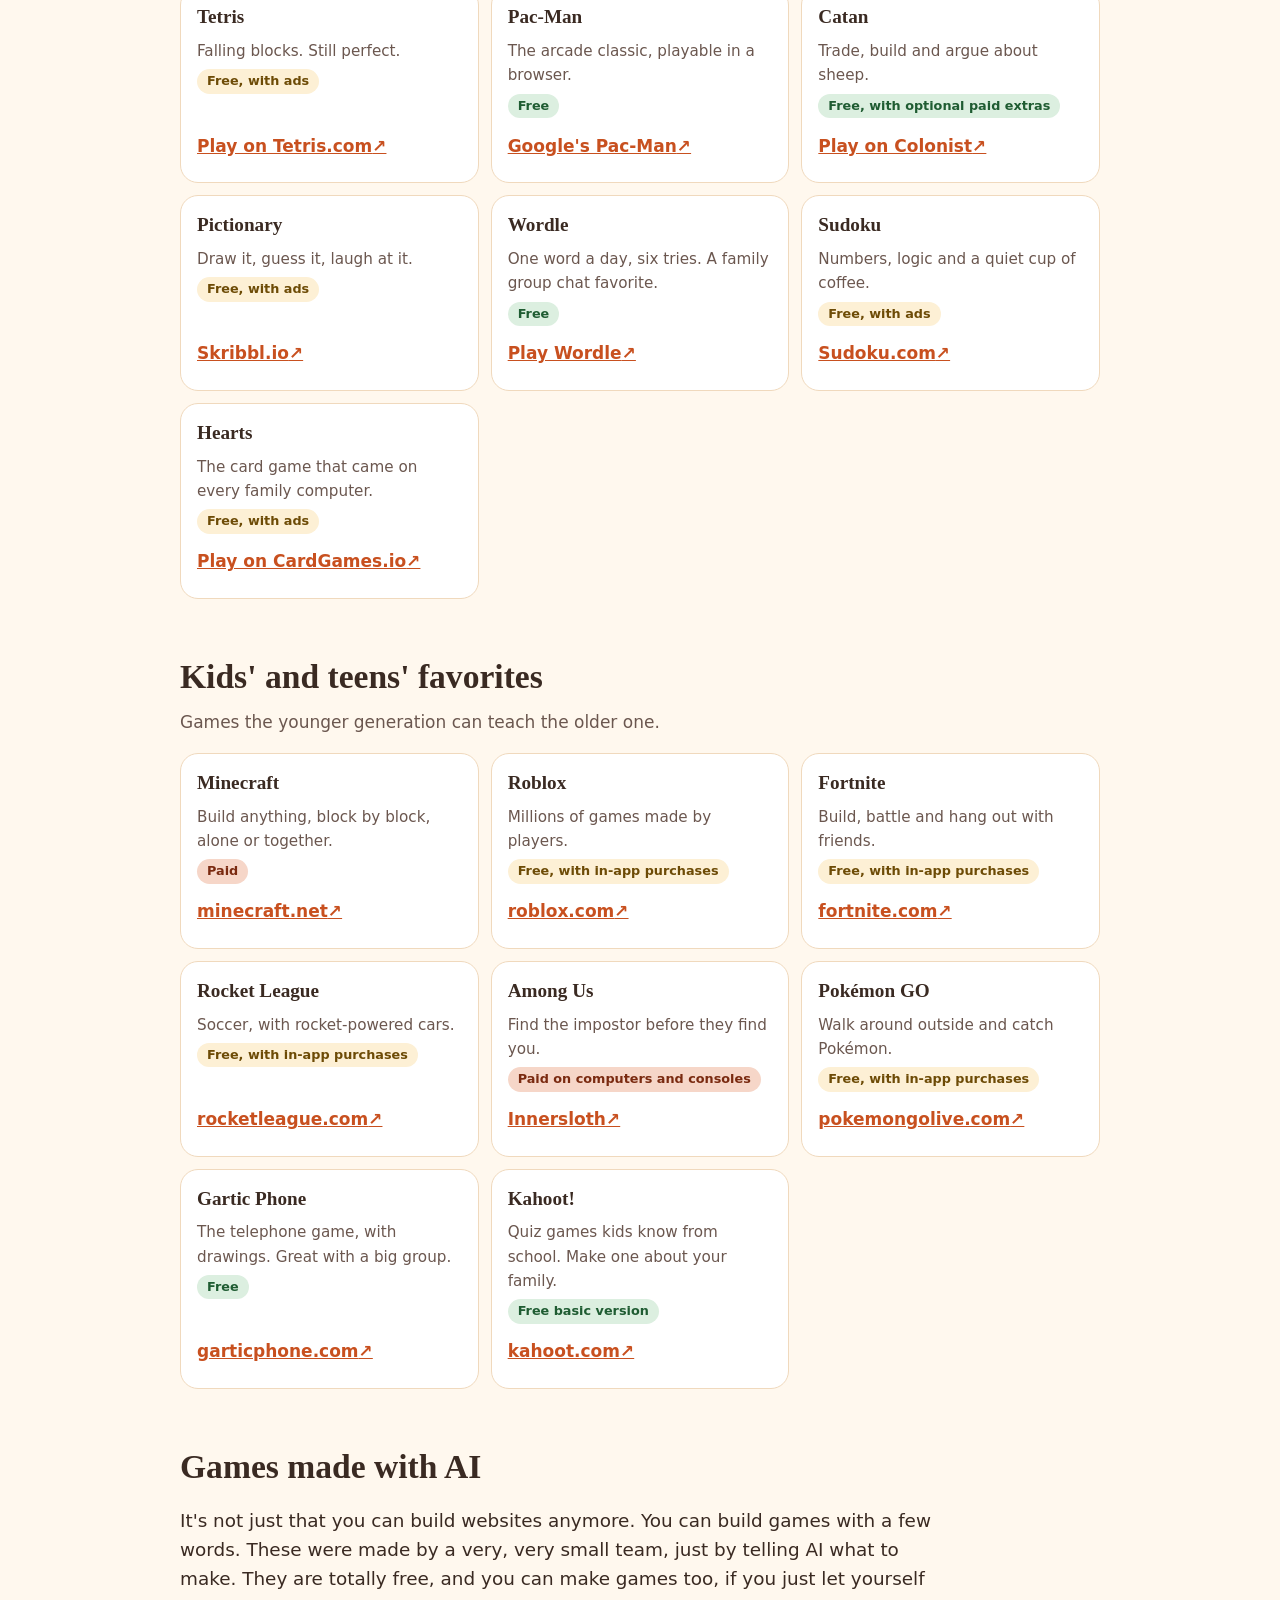
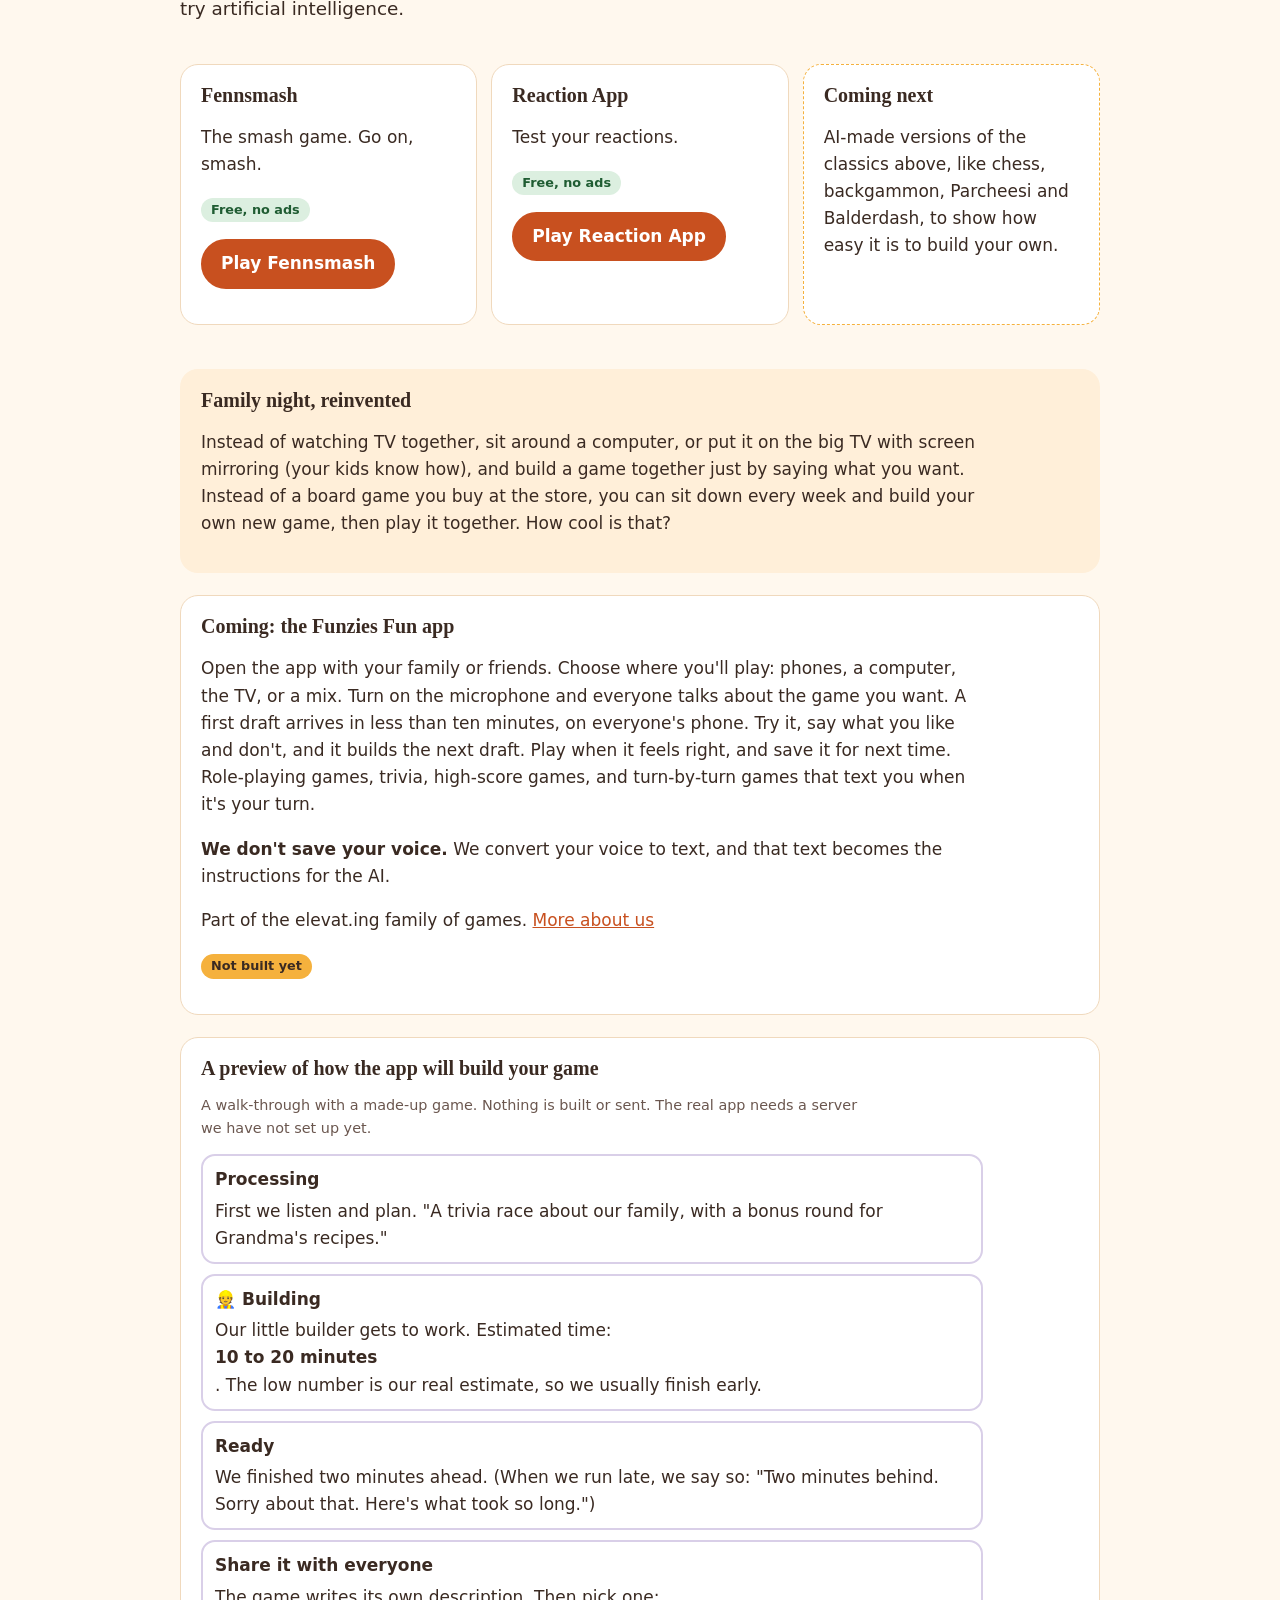
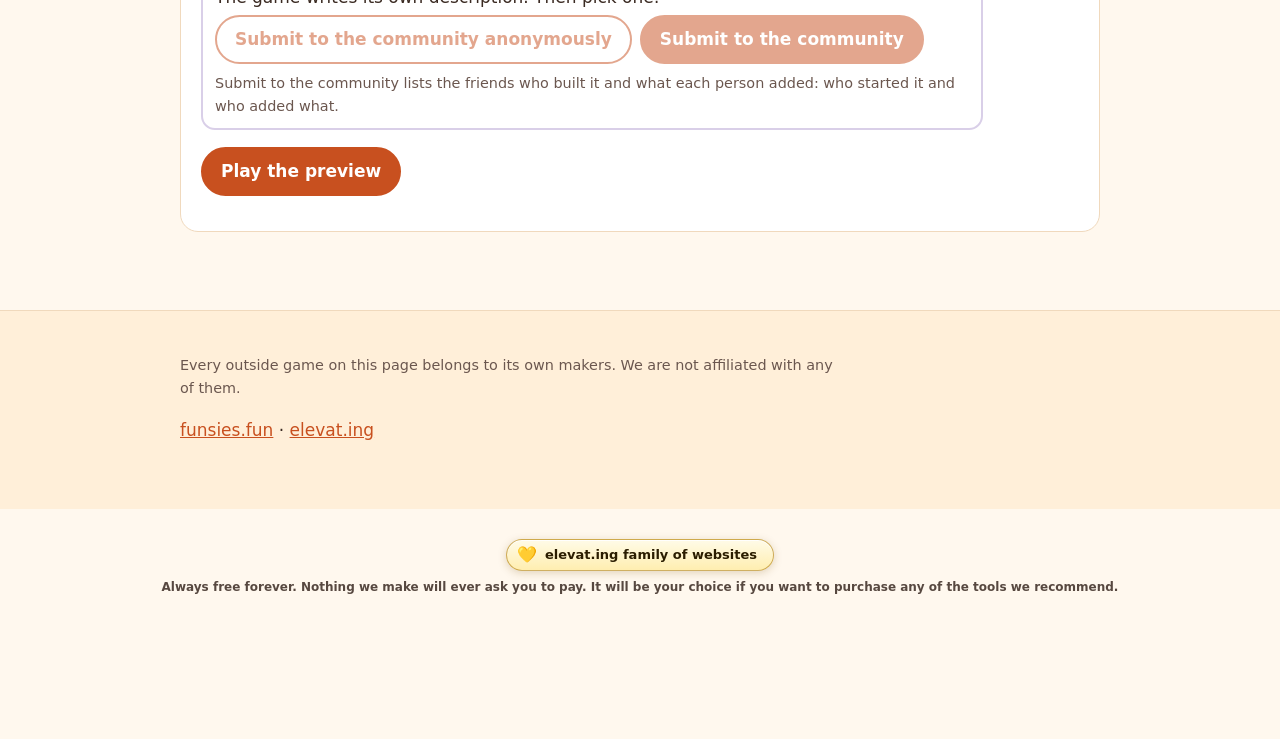
==== commit 68a8016c: "funsies.fun: Thanksgiving lines off, ad-like always-free taglines off, 'a very, very small team' wor" ====
--- a/games/index.html
+++ b/games/index.html
@@ -11,7 +11,6 @@
 <body>
 <a class="skip" href="#main">Skip to content</a>
 <div class="owner"><div class="wrap">This website is owned by the person who owns this website. <a href="https://elevat.ing">elevat.ing</a></div></div>
-<div class="tg"><div class="wrap"><p><b>Happy Thanksgiving 2026</b></p><p>Our goal is to take all of the best content from across the internet and consolidate it into one always free, ad-free hub of human innovation.</p><p>By this time next year, the world will be a totally different place.</p></div></div>
 
 <header class="hero">
   <div class="wrap">
@@ -76,7 +75,7 @@
 
 <section class="wrap" id="ai" aria-labelledby="ai-h">
   <h2 id="ai-h">Games made with AI</h2>
-  <p class="big-p">It's not just that you can build websites anymore. You can build games with a few words. These were made by one person, just by telling AI what to make. They are totally free, and you can make games too, if you just let yourself try artificial intelligence.</p>
+  <p class="big-p">It's not just that you can build websites anymore. You can build games with a few words. These were made by a very, very small team, just by telling AI what to make. They are totally free, and you can make games too, if you just let yourself try artificial intelligence.</p>
   <div class="grid">
     <div class="card"><h3>Fennsmash</h3><p>The smash game. Go on, smash.</p><span class="fee free">Free, no ads</span><p><a class="btn primary" href="https://claudebomb.com/smash/">Play Fennsmash</a></p></div>
     <div class="card"><h3>Reaction App</h3><p>Test your reactions.</p><span class="fee free">Free, no ads</span><p><a class="btn primary" href="https://reactionapp.life/app/">Play Reaction App</a></p></div>
@@ -92,7 +91,7 @@
     <h3>Coming: the Funzies Fun app</h3>
     <p>Open the app with your family or friends. Choose where you'll play: phones, a computer, the TV, or a mix. Turn on the microphone and everyone talks about the game you want. A first draft arrives in less than ten minutes, on everyone's phone. Try it, say what you like and don't, and it builds the next draft. Play when it feels right, and save it for next time. Role-playing games, trivia, high-score games, and turn-by-turn games that text you when it's your turn.</p>
     <p><b>We don't save your voice.</b> We convert your voice to text, and that text becomes the instructions for the AI.</p>
-    <p>Always free, forever. No ads, never. Part of the elevat.ing family of games. <a href="https://elevat.ing/">More about us</a></p>
+    <p>Part of the elevat.ing family of games. <a href="https://elevat.ing/">More about us</a></p>
     <p><span class="tag">Not built yet</span></p>
   </div>
 
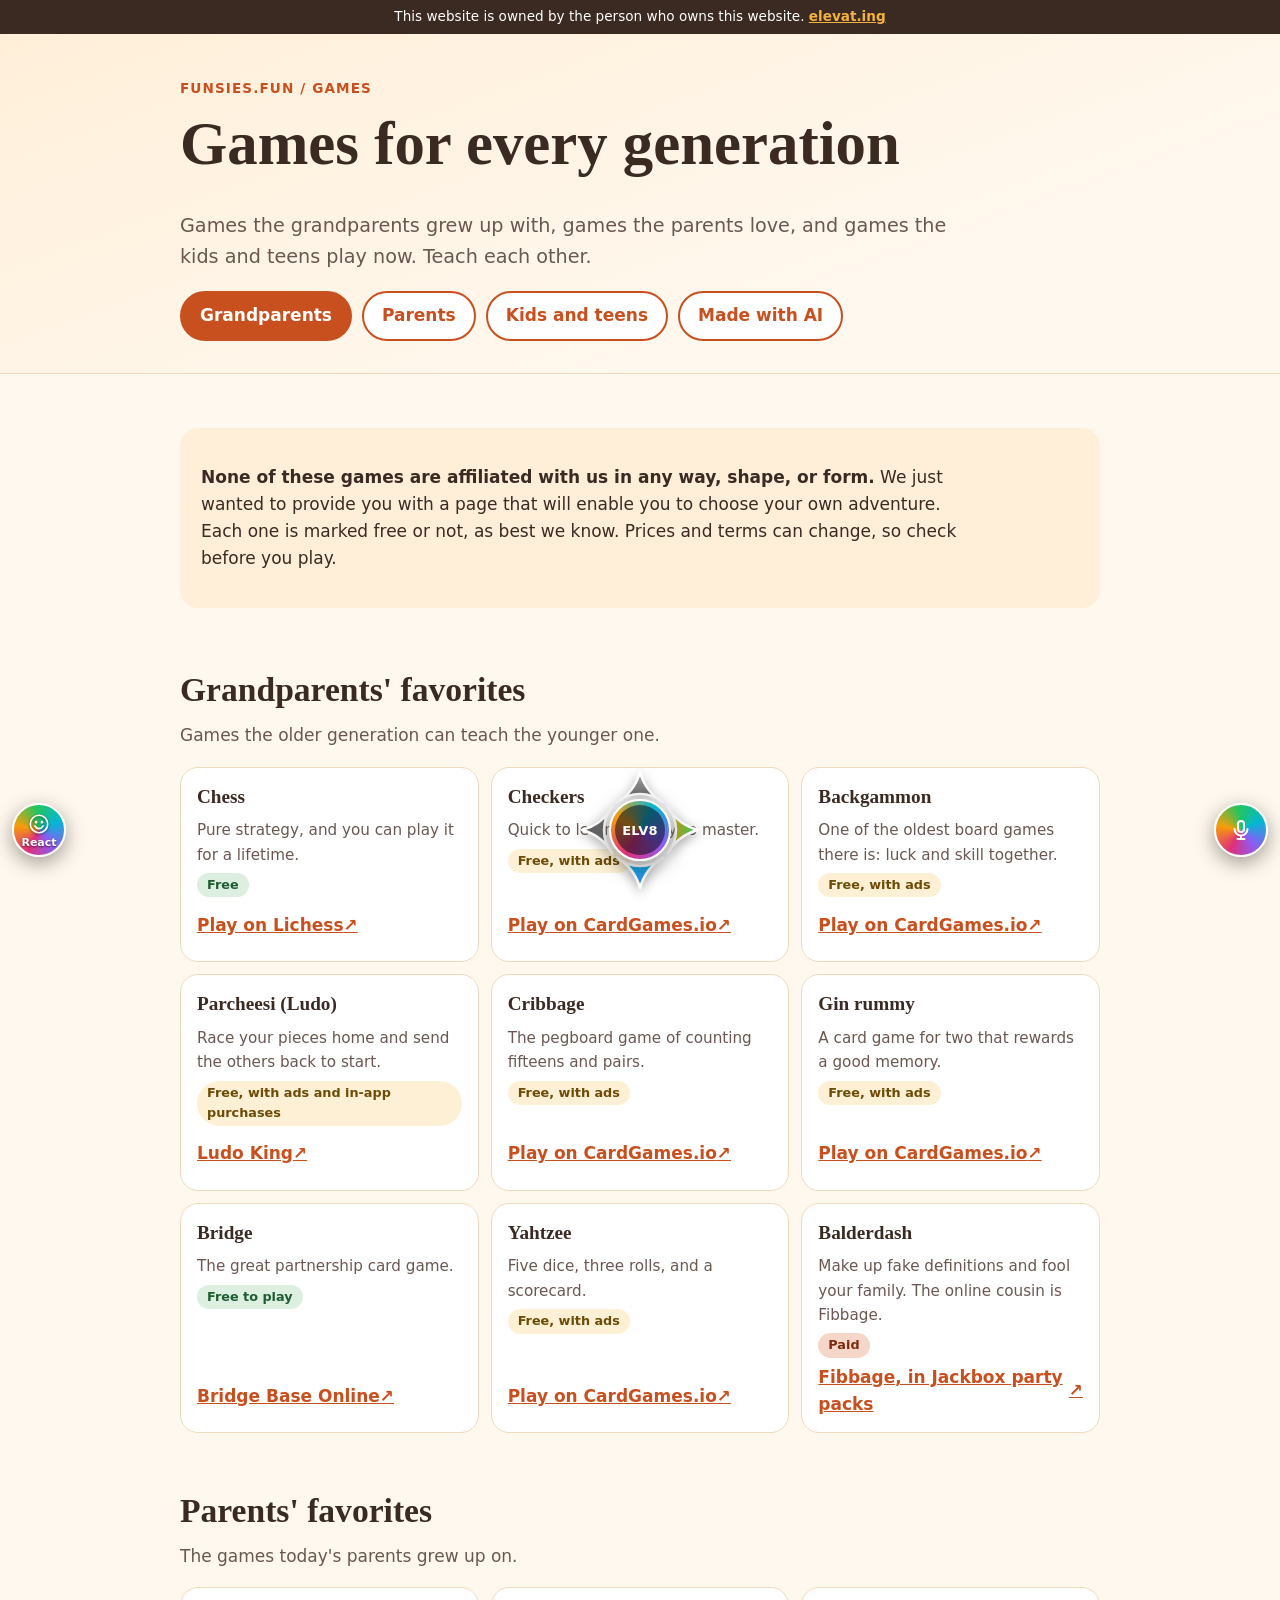
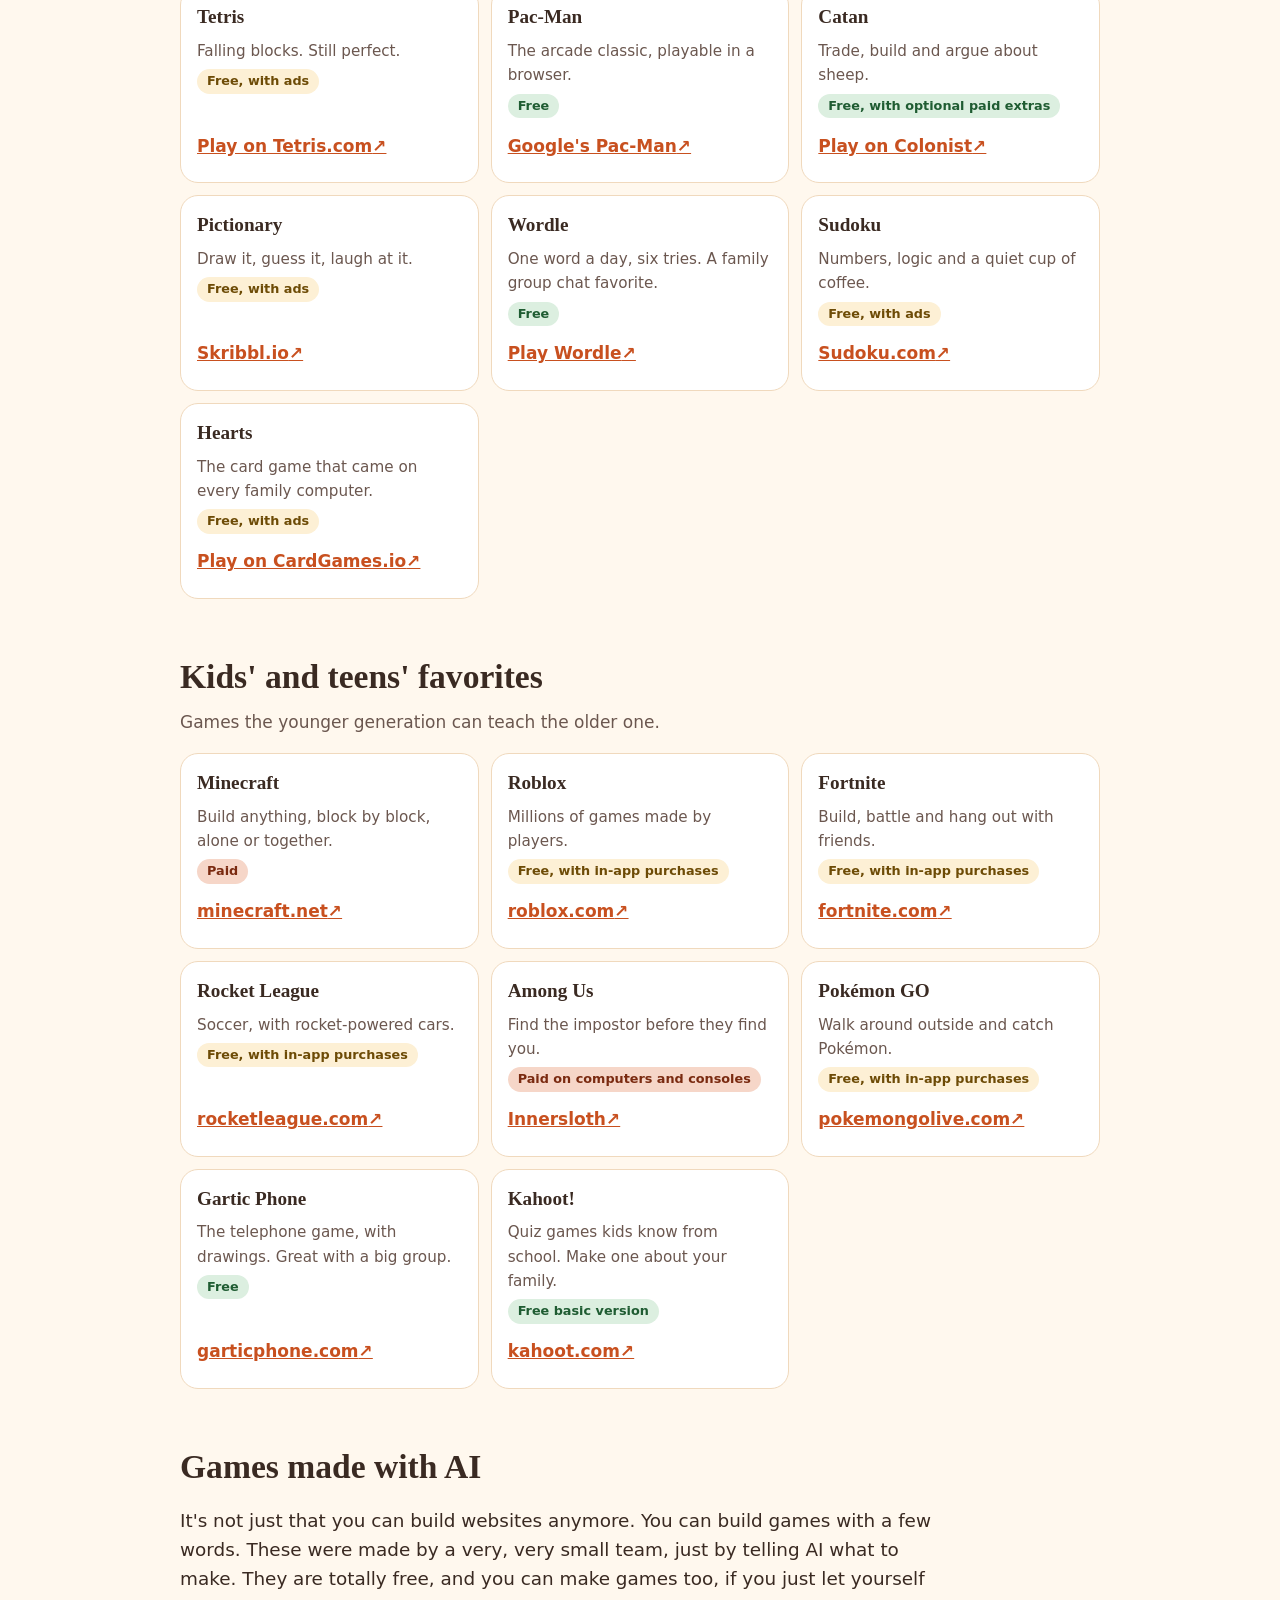
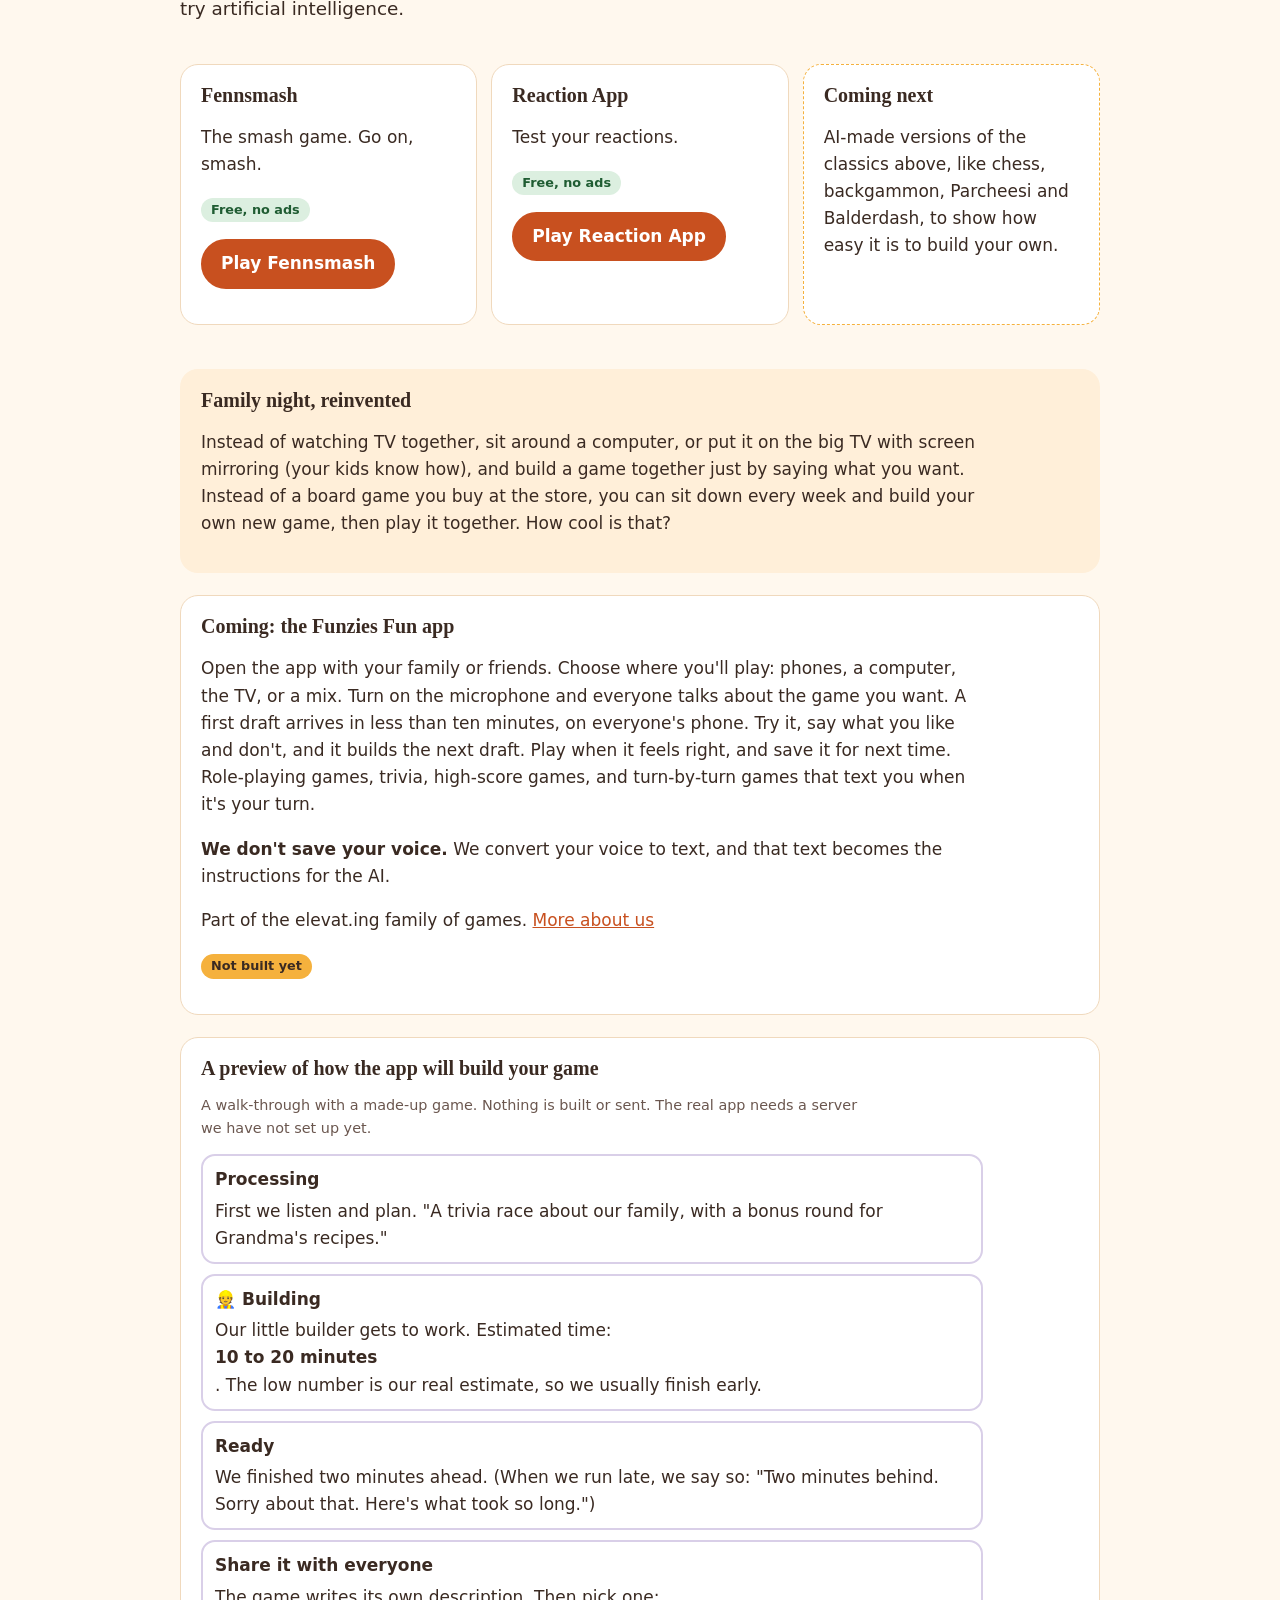
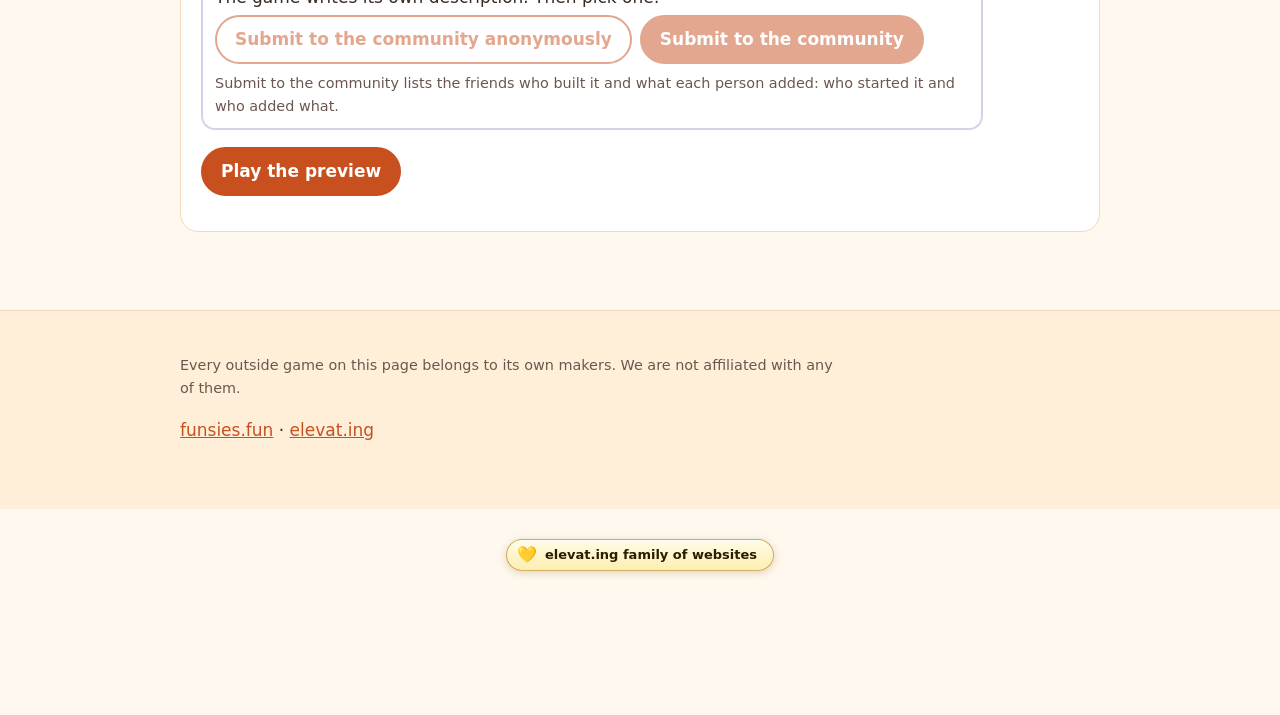
==== commit 115c1fe3: "ELV8 dock v6.10.2 / dash v1.9.2 (his 17:57Z review; N-001 to N-017): one button standard on every si" ====
--- a/games/index.html
+++ b/games/index.html
@@ -131,7 +131,7 @@
   show(4);
 })();
 </script>
-<script src="../js/hmr-dock.js?v=6.9.1" data-site="funsies.fun" defer></script>
+<script src="../js/hmr-dock.js?v=6.10.2" data-site="funsies.fun" defer></script>
 <script src="https://hmrfamily.life/x/hmr-aud.js?v=1" defer></script>
 </body>
 </html>
